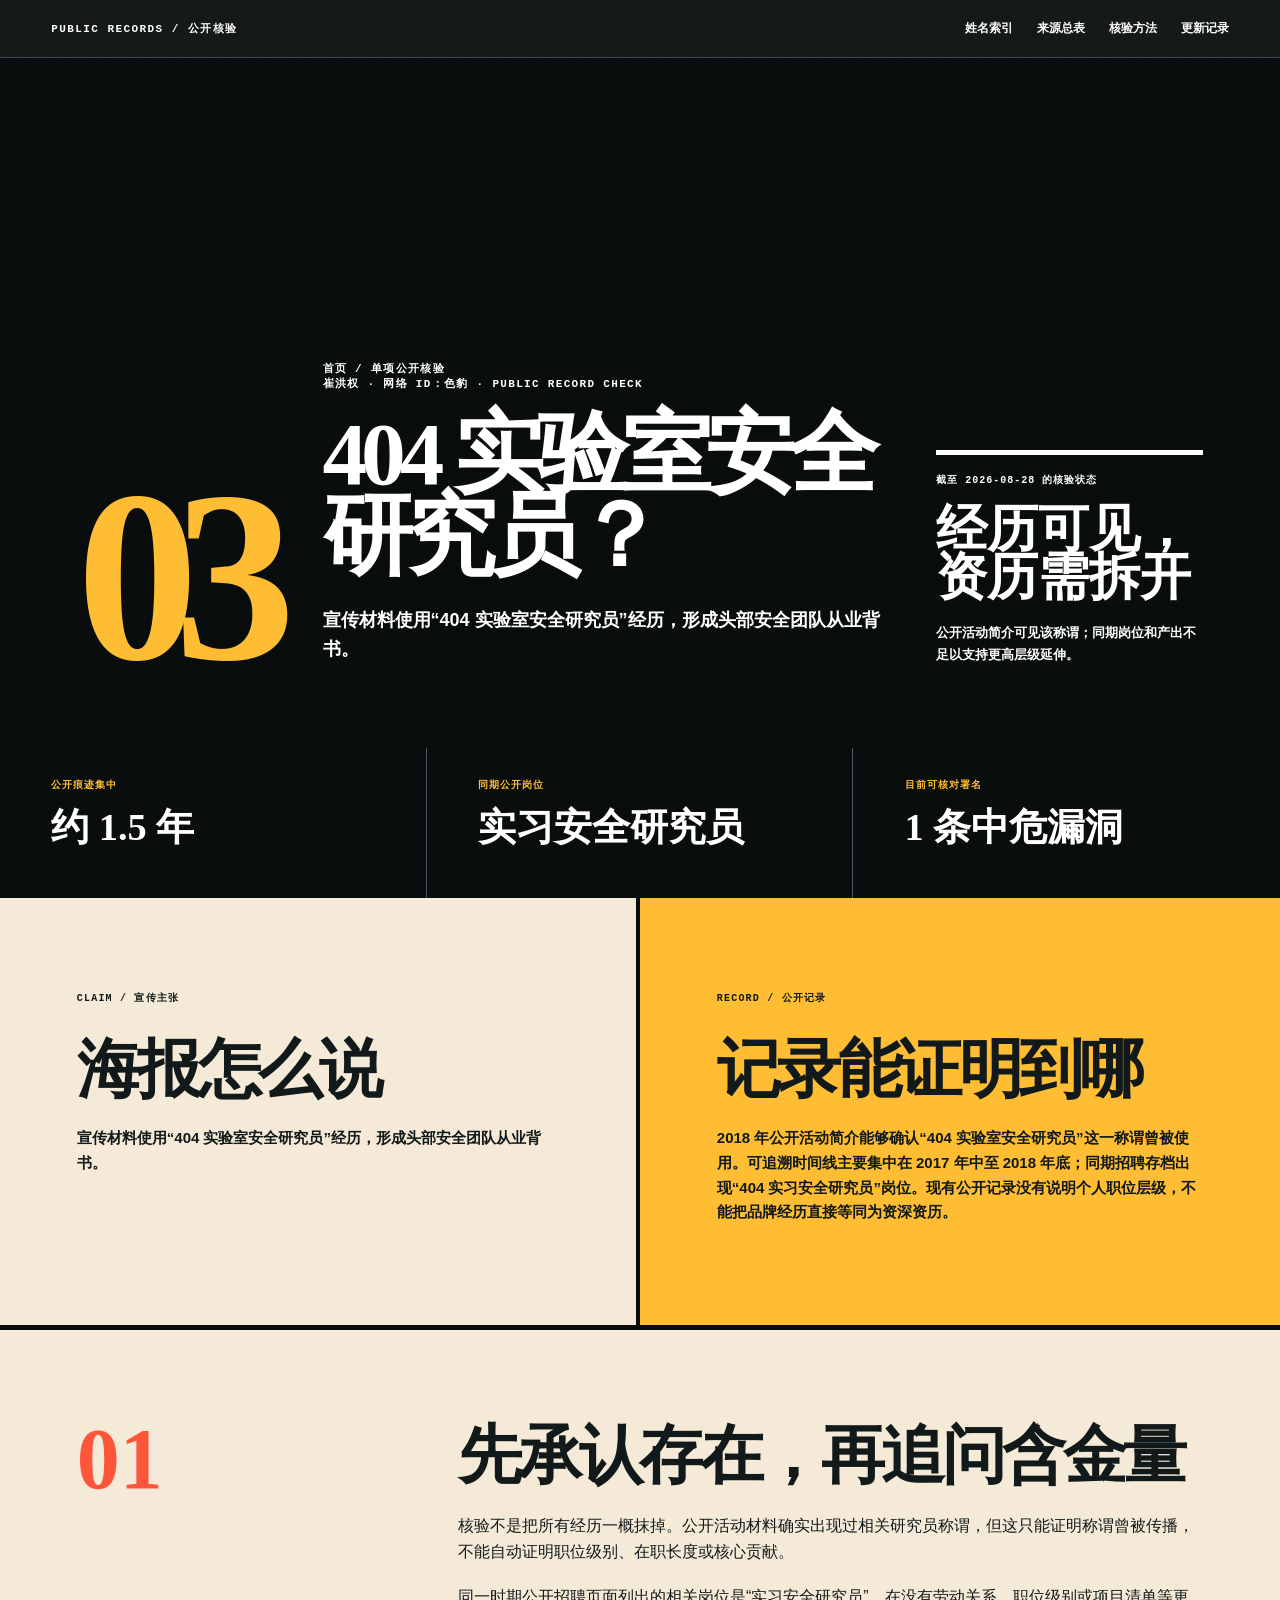
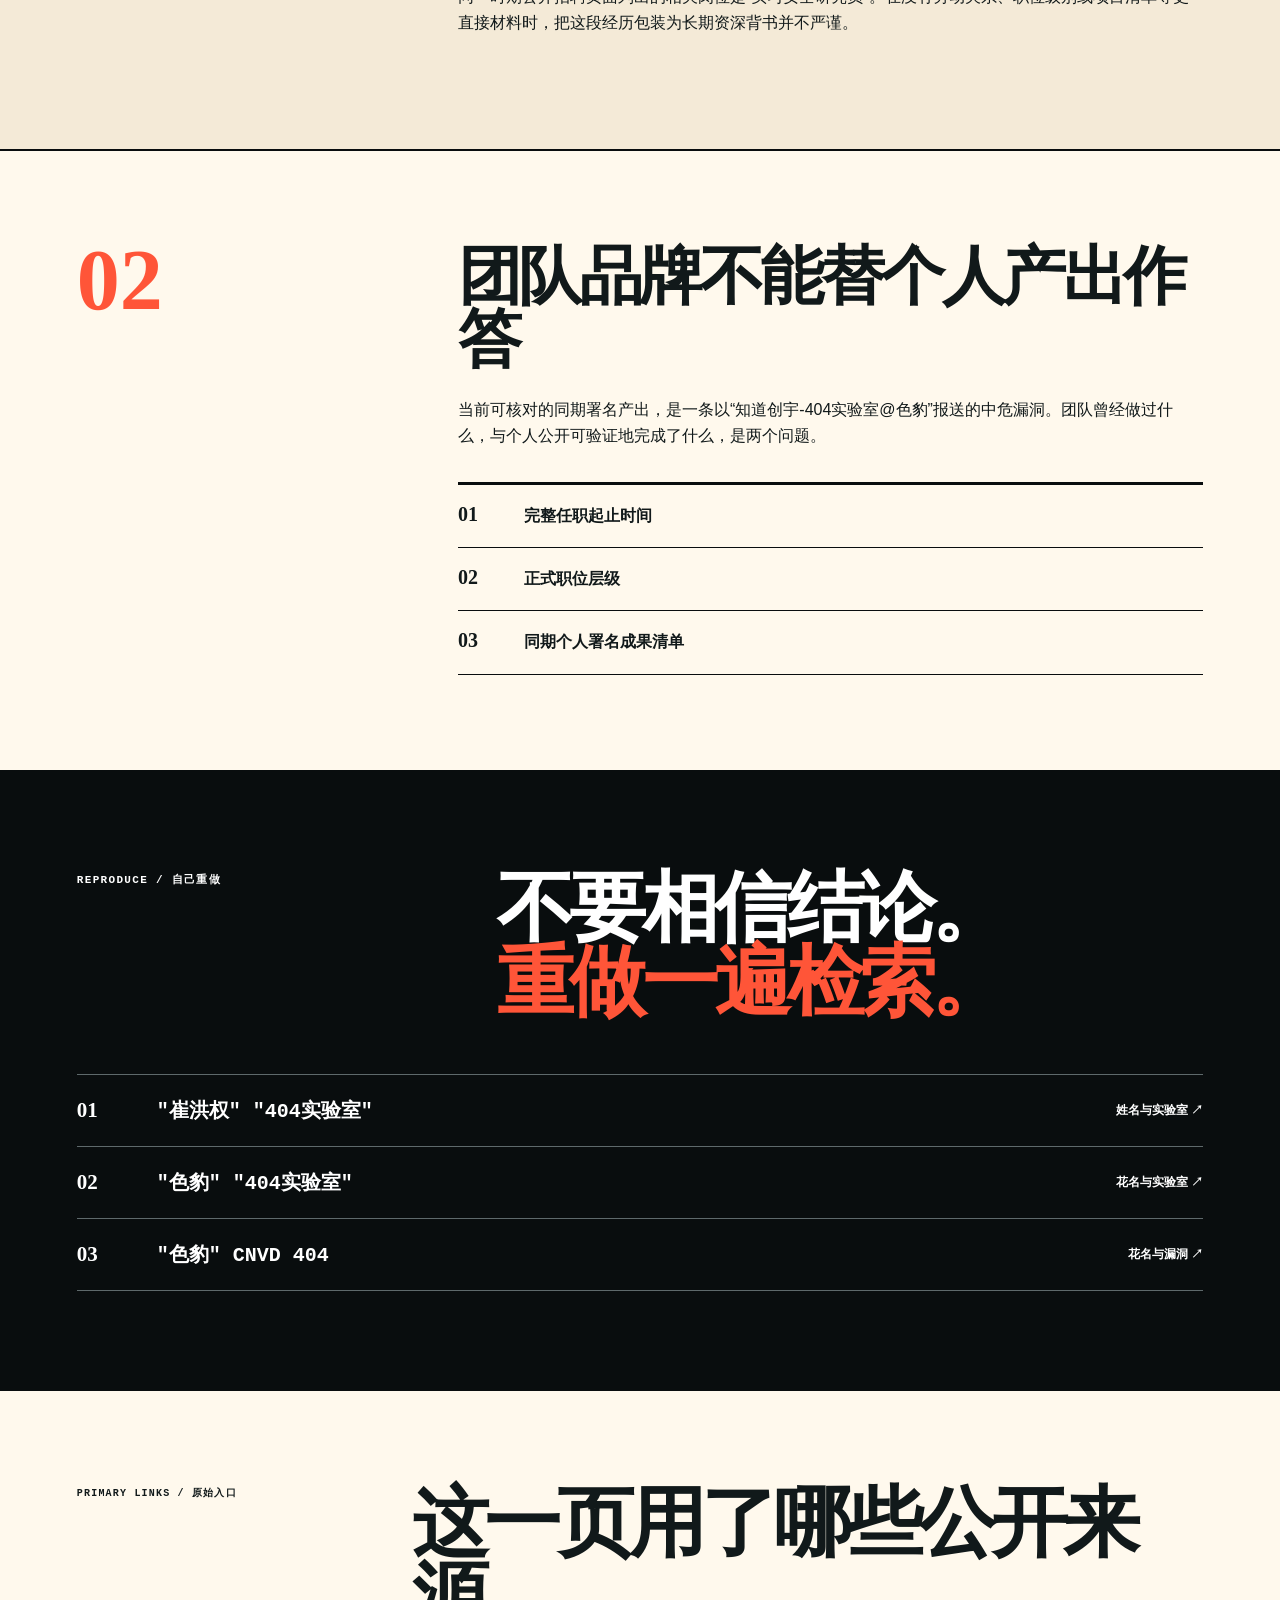
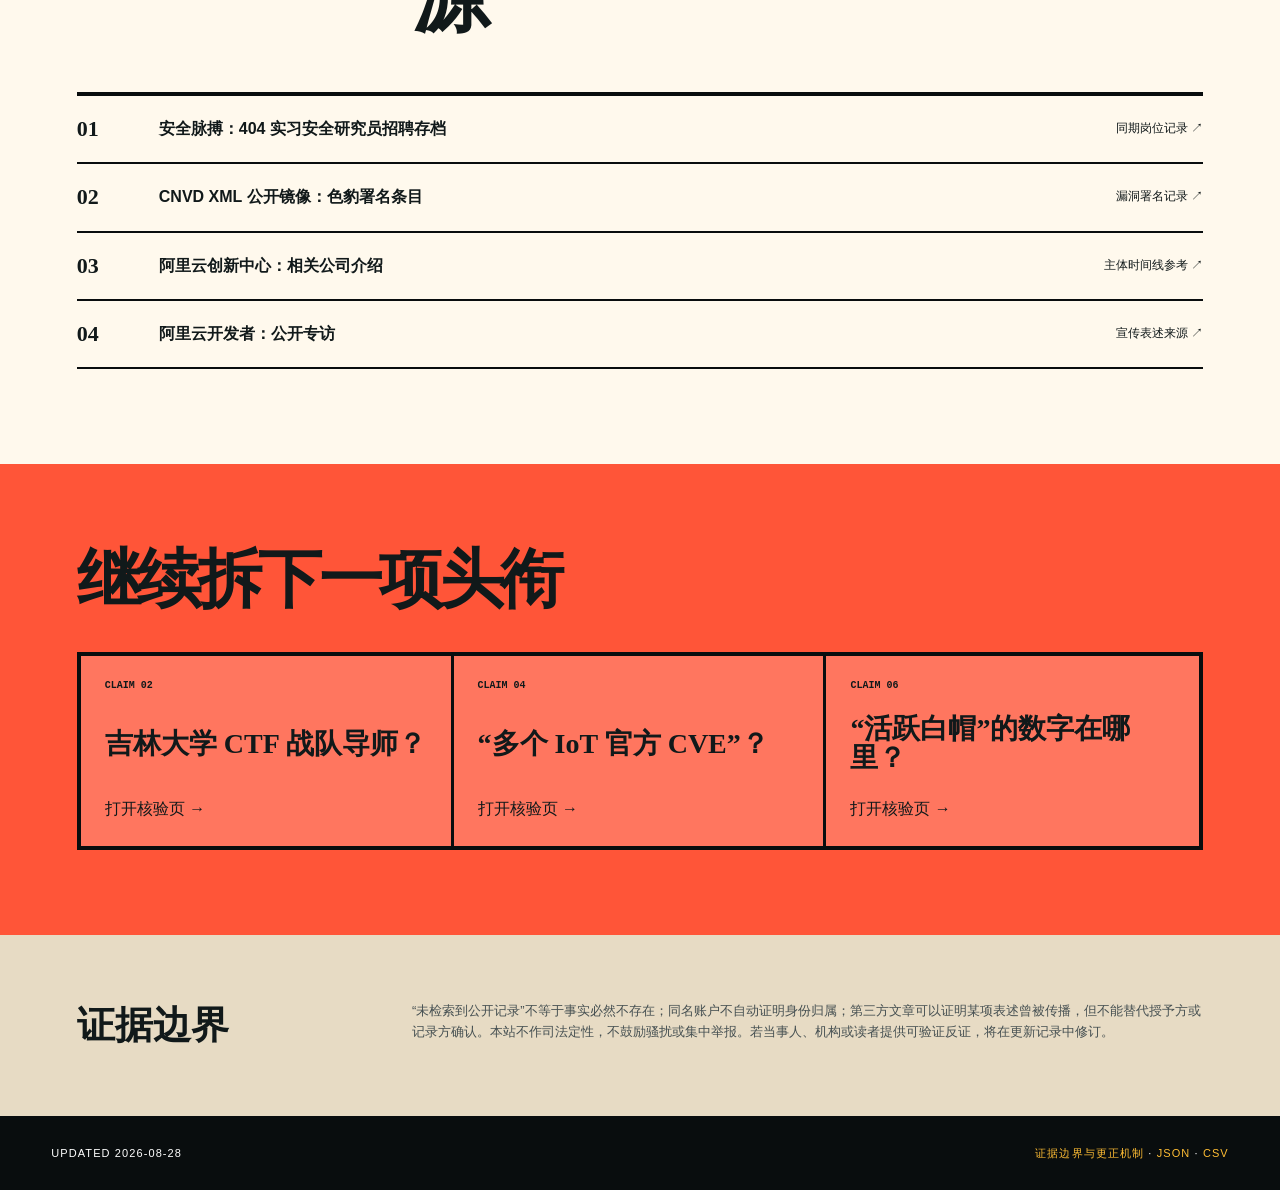
==== 404-experience/index.html @ 1641106f "Expand public verification into evidence hub" ====
<!DOCTYPE html>
<html lang="zh-CN">
<head>
  <meta charset="utf-8">
  <meta name="viewport" content="width=device-width, initial-scale=1">
  <title>崔洪权（色豹）404 实验室经历与公开产出核验</title>
  <meta name="description" content="核验崔洪权（色豹）404 实验室经历：公开时间线、同期实习岗位记录、可追溯漏洞署名与职位含金量边界。">
  <meta name="robots" content="index,follow,max-image-preview:large">
  <link rel="canonical" href="https://rauzk.github.io/404-experience/">
  <link rel="icon" href="/favicon.svg" type="image/svg+xml">
  <link rel="stylesheet" href="/evidence.css">
  <link rel="alternate" type="application/rss+xml" title="公开信息核验索引更新" href="/feed.xml">
  <meta property="og:type" content="article">
  <meta property="og:url" content="https://rauzk.github.io/404-experience/">
  <meta property="og:title" content="崔洪权（色豹）404 实验室经历与公开产出核验">
  <meta property="og:description" content="核验崔洪权（色豹）404 实验室经历：公开时间线、同期实习岗位记录、可追溯漏洞署名与职位含金量边界。">
  <meta property="og:image" content="https://rauzk.github.io/og-cover.png">
  <meta name="twitter:card" content="summary_large_image">
  <script type="application/ld+json">{"@context":"https://schema.org","@type":"Article","headline":"崔洪权（色豹）404 实验室经历与公开产出核验","name":"崔洪权（色豹）404 实验室经历与公开产出核验","description":"核验崔洪权（色豹）404 实验室经历：公开时间线、同期实习岗位记录、可追溯漏洞署名与职位含金量边界。","inLanguage":"zh-CN","datePublished":"2026-08-28","dateModified":"2026-08-28","mainEntityOfPage":{"@type":"WebPage","@id":"https://rauzk.github.io/404-experience/"},"author":{"@type":"Organization","name":"公开信息核验索引"},"publisher":{"@type":"Organization","name":"公开信息核验索引"},"isPartOf":{"@type":"WebSite","name":"崔洪权（色豹）公开信息核验","url":"https://rauzk.github.io"},"about":{"@type":"Person","name":"崔洪权","alternateName":["色豹","Cui Hongquan","Hongquan Cui","sebao"]},"citation":["https://www.secpulse.com/archives/68834.html","https://github.com/naozibuhao/SecurityManageFramwork/blob/master/cnvd_xml/2018-09-17_2018-09-23.xml","https://startup.aliyun.com/info/104973.html","https://developer.aliyun.com/article/1221356"]}</script>
</head>
<body>
<header class="site-bar">
  <a class="site-brand" href="/">PUBLIC RECORDS / 公开核验</a>
  <nav class="site-nav" aria-label="站点导航">
    <a href="/aliases/">姓名索引</a><a href="/sources/">来源总表</a><a href="/methodology/">核验方法</a><a href="/updates/">更新记录</a>
  </nav>
</header>
<main>
  <section class="evidence-hero tone-black">
    <div class="page-number">03</div>
    <div class="hero-main">
      <p class="breadcrumb"><a href="/">首页</a> / 单项公开核验</p>
      <p class="eyebrow">崔洪权 · 网络 ID：色豹 · PUBLIC RECORD CHECK</p>
      <h1>404 实验室安全研究员？</h1>
      <p class="hero-claim">宣传材料使用“404 实验室安全研究员”经历，形成头部安全团队从业背书。</p>
    </div>
    <aside class="hero-status"><small>截至 2026-08-28 的核验状态</small><strong>经历可见，资历需拆开</strong><p>公开活动简介可见该称谓；同期岗位和产出不足以支持更高层级延伸。</p></aside>
  </section>
  <section class="fact-strip"><div><small>公开痕迹集中</small><strong>约 1.5 年</strong></div><div><small>同期公开岗位</small><strong>实习安全研究员</strong></div><div><small>目前可核对署名</small><strong>1 条中危漏洞</strong></div></section>
  <div class="evidence-body">
    <section class="claim-ledger">
      <div class="ledger-side claim-side"><small>CLAIM / 宣传主张</small><h2>海报怎么说</h2><p>宣传材料使用“404 实验室安全研究员”经历，形成头部安全团队从业背书。</p></div>
      <div class="ledger-side record-side"><small>RECORD / 公开记录</small><h2>记录能证明到哪</h2><p>2018 年公开活动简介能够确认“404 实验室安全研究员”这一称谓曾被使用。可追溯时间线主要集中在 2017 年中至 2018 年底；同期招聘存档出现“404 实习安全研究员”岗位。现有公开记录没有说明个人职位层级，不能把品牌经历直接等同为资深资历。</p></div>
    </section>
    <section class="analysis-section">
  <div class="analysis-index">01</div>
  <div class="analysis-copy">
    <h2>先承认存在，再追问含金量</h2>
    <p>核验不是把所有经历一概抹掉。公开活动材料确实出现过相关研究员称谓，但这只能证明称谓曾被传播，不能自动证明职位级别、在职长度或核心贡献。</p>
<p>同一时期公开招聘页面列出的相关岗位是“实习安全研究员”。在没有劳动关系、职位级别或项目清单等更直接材料时，把这段经历包装为长期资深背书并不严谨。</p>
  </div>
</section>
<section class="analysis-section">
  <div class="analysis-index">02</div>
  <div class="analysis-copy">
    <h2>团队品牌不能替个人产出作答</h2>
    <p>当前可核对的同期署名产出，是一条以“知道创宇-404实验室@色豹”报送的中危漏洞。团队曾经做过什么，与个人公开可验证地完成了什么，是两个问题。</p>
    <ul class="check-list"><li><b>01</b><span>完整任职起止时间</span></li><li><b>02</b><span>正式职位层级</span></li><li><b>03</b><span>同期个人署名成果清单</span></li></ul>
  </div>
</section>
    <section class="query-block">
      <header><p class="eyebrow">REPRODUCE / 自己重做</p><h2>不要相信结论。<br><strong>重做一遍检索。</strong></h2></header>
      <div><a class="query-row" href="https://www.google.com/search?q=%22%E5%B4%94%E6%B4%AA%E6%9D%83%22%20%22404%E5%AE%9E%E9%AA%8C%E5%AE%A4%22" target="_blank" rel="noopener"><b>01</b><code>&quot;崔洪权&quot; &quot;404实验室&quot;</code><span>姓名与实验室 ↗</span></a>
<a class="query-row" href="https://www.google.com/search?q=%22%E8%89%B2%E8%B1%B9%22%20%22404%E5%AE%9E%E9%AA%8C%E5%AE%A4%22" target="_blank" rel="noopener"><b>02</b><code>&quot;色豹&quot; &quot;404实验室&quot;</code><span>花名与实验室 ↗</span></a>
<a class="query-row" href="https://www.google.com/search?q=%22%E8%89%B2%E8%B1%B9%22%20CNVD%20404" target="_blank" rel="noopener"><b>03</b><code>&quot;色豹&quot; CNVD 404</code><span>花名与漏洞 ↗</span></a></div>
    </section>
    <section class="source-section">
      <header class="section-heading"><p>PRIMARY LINKS / 原始入口</p><h2>这一页用了哪些公开来源</h2></header>
      <div class="source-list"><a href="https://www.secpulse.com/archives/68834.html" target="_blank" rel="noopener"><b>01</b><span>安全脉搏：404 实习安全研究员招聘存档</span><i>同期岗位记录 ↗</i></a>
<a href="https://github.com/naozibuhao/SecurityManageFramwork/blob/master/cnvd_xml/2018-09-17_2018-09-23.xml" target="_blank" rel="noopener"><b>02</b><span>CNVD XML 公开镜像：色豹署名条目</span><i>漏洞署名记录 ↗</i></a>
<a href="https://startup.aliyun.com/info/104973.html" target="_blank" rel="noopener"><b>03</b><span>阿里云创新中心：相关公司介绍</span><i>主体时间线参考 ↗</i></a>
<a href="https://developer.aliyun.com/article/1221356" target="_blank" rel="noopener"><b>04</b><span>阿里云开发者：公开专访</span><i>宣传表述来源 ↗</i></a></div>
    </section>
    <section class="related"><h2>继续拆下一项头衔</h2><div class="related-grid"><a href="/ctf-mentor/"><small>CLAIM 02</small><strong>吉林大学 CTF 战队导师？</strong><span>打开核验页 →</span></a>
<a href="/cve-records/"><small>CLAIM 04</small><strong>“多个 IoT 官方 CVE”？</strong><span>打开核验页 →</span></a>
<a href="/platform-records/"><small>CLAIM 06</small><strong>“活跃白帽”的数字在哪里？</strong><span>打开核验页 →</span></a></div></section>
    <section class="evidence-boundary"><h2>证据边界</h2><p>“未检索到公开记录”不等于事实必然不存在；同名账户不自动证明身份归属；第三方文章可以证明某项表述曾被传播，但不能替代授予方或记录方确认。本站不作司法定性，不鼓励骚扰或集中举报。若当事人、机构或读者提供可验证反证，将在更新记录中修订。</p></section>
  </div>
</main>
<footer class="site-footer"><span>UPDATED 2026-08-28</span><span><a href="/methodology/">证据边界与更正机制</a> · <a href="/evidence.json">JSON</a> · <a href="/claims.csv">CSV</a></span></footer>
</body>
</html>
---- evidence.css ----
:root {
  --black: #090d0e;
  --ink: #11191a;
  --cream: #f4ead7;
  --paper: #fff9ed;
  --red: #ff5538;
  --yellow: #ffbd34;
  --muted: #677173;
  --line: #283234;
}

* {
  box-sizing: border-box;
}

html {
  scroll-behavior: smooth;
}

body {
  margin: 0;
  background: var(--paper);
  color: var(--ink);
  font-family:
    -apple-system, BlinkMacSystemFont, "PingFang SC", "Microsoft YaHei",
    sans-serif;
  line-height: 1.65;
}

a {
  color: inherit;
}

.site-bar {
  min-height: 58px;
  position: sticky;
  top: 0;
  z-index: 30;
  display: grid;
  grid-template-columns: 1fr auto;
  align-items: center;
  gap: 30px;
  padding: 0 4vw;
  border-bottom: 1px solid #3f494b;
  background: rgba(9, 13, 14, 0.95);
  color: #fff;
  backdrop-filter: blur(12px);
}

.site-brand {
  text-decoration: none;
  font: 800 11px monospace;
  letter-spacing: 0.13em;
}

.site-nav {
  display: flex;
  gap: 24px;
}

.site-nav a {
  text-decoration: none;
  font-size: 12px;
  font-weight: 800;
}

.site-nav a:hover {
  color: var(--yellow);
}

.evidence-hero {
  min-height: 690px;
  position: relative;
  overflow: hidden;
  display: grid;
  grid-template-columns: 0.42fr 1.58fr 0.75fr;
  gap: 4vw;
  align-items: end;
  padding: 95px 6vw 78px;
  border-bottom: 5px solid var(--black);
}

.evidence-hero::after {
  content: "";
  position: absolute;
  inset: 0;
  pointer-events: none;
  opacity: 0.12;
  background-image: radial-gradient(#000 1px, transparent 1px);
  background-size: 5px 5px;
}

.tone-red {
  background: var(--red);
}

.tone-yellow {
  background: var(--yellow);
}

.tone-black {
  background: var(--black);
  color: #fff;
}

.tone-cream {
  background: var(--cream);
}

.page-number {
  position: relative;
  z-index: 1;
  font:
    900 clamp(140px, 19vw, 280px) / 0.72 Georgia,
    serif;
  letter-spacing: -0.1em;
}

.tone-black .page-number {
  color: var(--yellow);
}

.hero-main,
.hero-status {
  position: relative;
  z-index: 1;
}

.breadcrumb,
.eyebrow {
  margin: 0;
  font: 750 11px monospace;
  letter-spacing: 0.12em;
}

.breadcrumb a {
  text-decoration: none;
}

.evidence-hero h1 {
  margin: 22px 0 28px;
  font:
    900 clamp(52px, 7vw, 104px) / 0.92 Georgia,
    "Songti SC",
    serif;
  letter-spacing: -0.07em;
}

.hero-claim {
  max-width: 830px;
  margin: 0;
  font-size: 18px;
  font-weight: 750;
}

.hero-status {
  padding-top: 18px;
  border-top: 5px solid currentColor;
}

.hero-status small {
  display: block;
  margin-bottom: 18px;
  font: 800 10px monospace;
  letter-spacing: 0.1em;
}

.hero-status strong {
  display: block;
  font:
    900 clamp(34px, 4vw, 62px) / 0.95 Georgia,
    "Songti SC",
    serif;
}

.hero-status p {
  margin: 20px 0 0;
  font-size: 13px;
  font-weight: 700;
}

.fact-strip {
  display: grid;
  grid-template-columns: repeat(3, 1fr);
  background: var(--black);
  color: #fff;
}

.fact-strip div {
  min-height: 150px;
  padding: 30px 4vw;
  border-right: 1px solid #4d585a;
}

.fact-strip div:last-child {
  border-right: 0;
}

.fact-strip small {
  display: block;
  color: var(--yellow);
  font: 750 10px monospace;
  letter-spacing: 0.1em;
}

.fact-strip strong {
  display: block;
  margin-top: 16px;
  font:
    900 clamp(24px, 3vw, 42px) / 1 Georgia,
    "Songti SC",
    serif;
}

.evidence-body {
  background: var(--paper);
}

.claim-ledger {
  display: grid;
  grid-template-columns: 1fr 1fr;
  border-bottom: 5px solid var(--black);
}

.ledger-side {
  min-height: 420px;
  padding: 85px 6vw;
  border-right: 4px solid var(--black);
}

.ledger-side:last-child {
  border-right: 0;
}

.ledger-side.claim-side {
  background: var(--cream);
}

.ledger-side.record-side {
  background: var(--yellow);
}

.ledger-side small {
  font: 800 10px monospace;
  letter-spacing: 0.12em;
}

.ledger-side h2 {
  margin: 30px 0 24px;
  font:
    900 clamp(38px, 5vw, 72px) / 0.98 Georgia,
    "Songti SC",
    serif;
  letter-spacing: -0.055em;
}

.ledger-side p {
  max-width: 760px;
  font-size: 15px;
  font-weight: 650;
}

.analysis-section {
  display: grid;
  grid-template-columns: 0.58fr 1.42fr;
  gap: 6vw;
  padding: 95px 6vw;
  border-bottom: 2px solid var(--black);
}

.analysis-section:nth-child(even) {
  background: var(--cream);
}

.analysis-index {
  font:
    900 86px/0.8 Georgia,
    serif;
  color: var(--red);
}

.analysis-copy h2 {
  margin: 0 0 25px;
  font:
    900 clamp(36px, 5vw, 68px) / 0.98 Georgia,
    "Songti SC",
    serif;
  letter-spacing: -0.055em;
}

.analysis-copy p {
  max-width: 900px;
  margin: 0 0 18px;
  font-size: 16px;
}

.check-list {
  margin: 32px 0 0;
  padding: 0;
  list-style: none;
  border-top: 3px solid var(--black);
}

.check-list li {
  display: grid;
  grid-template-columns: 48px 1fr;
  gap: 18px;
  padding: 18px 0;
  border-bottom: 1px solid var(--black);
  font-weight: 750;
}

.check-list b {
  font:
    900 20px Georgia,
    serif;
}

.query-block {
  padding: 100px 6vw;
  background: var(--black);
  color: #fff;
}

.query-block header {
  display: grid;
  grid-template-columns: 0.7fr 1.3fr;
  gap: 40px;
  margin-bottom: 55px;
}

.query-block h2 {
  margin: 0;
  font:
    900 clamp(42px, 6vw, 86px) / 0.96 Georgia,
    "Songti SC",
    serif;
  letter-spacing: -0.06em;
}

.query-block h2 strong {
  color: var(--red);
}

.query-row {
  display: grid;
  grid-template-columns: 56px 1fr auto;
  gap: 24px;
  align-items: center;
  padding: 22px 0;
  border-top: 1px solid #5e696b;
  text-decoration: none;
}

.query-row:last-child {
  border-bottom: 1px solid #5e696b;
}

.query-row:hover {
  padding-left: 16px;
  padding-right: 16px;
  background: var(--red);
  color: var(--black);
}

.query-row b {
  font:
    900 21px Georgia,
    serif;
}

.query-row code {
  overflow-wrap: anywhere;
  font: 750 clamp(13px, 1.7vw, 20px) monospace;
}

.query-row span {
  font-size: 12px;
  font-weight: 850;
}

.source-section {
  padding: 95px 6vw;
  background: var(--paper);
}

.section-heading {
  display: grid;
  grid-template-columns: 0.55fr 1.45fr;
  gap: 35px;
  align-items: start;
  margin-bottom: 55px;
}

.section-heading p {
  margin: 0;
  font: 800 10px monospace;
  letter-spacing: 0.12em;
}

.section-heading h2 {
  margin: 0;
  font:
    900 clamp(42px, 6vw, 82px) / 0.98 Georgia,
    "Songti SC",
    serif;
  letter-spacing: -0.06em;
}

.source-list {
  border-top: 4px solid var(--black);
}

.source-list a {
  display: grid;
  grid-template-columns: 58px 1fr auto;
  gap: 24px;
  align-items: center;
  padding: 20px 0;
  border-bottom: 2px solid var(--black);
  text-decoration: none;
}

.source-list a:hover {
  padding-left: 14px;
  padding-right: 14px;
  background: var(--yellow);
}

.source-list b {
  font:
    900 22px Georgia,
    serif;
}

.source-list span {
  font-weight: 800;
}

.source-list i {
  font-style: normal;
  font-size: 12px;
}

.related {
  padding: 85px 6vw;
  background: var(--red);
}

.related h2 {
  margin: 0 0 40px;
  font:
    900 clamp(38px, 5vw, 68px) / 0.98 Georgia,
    "Songti SC",
    serif;
  letter-spacing: -0.055em;
}

.related-grid {
  display: grid;
  grid-template-columns: repeat(3, 1fr);
  border: 4px solid var(--black);
}

.related-grid a {
  min-height: 190px;
  display: flex;
  flex-direction: column;
  justify-content: space-between;
  padding: 24px;
  border-right: 3px solid var(--black);
  background: #ff765f;
  text-decoration: none;
}

.related-grid a:last-child {
  border-right: 0;
}

.related-grid a:hover {
  background: var(--yellow);
}

.related-grid small {
  font: 800 10px monospace;
}

.related-grid strong {
  font:
    900 28px/1.05 Georgia,
    "Songti SC",
    serif;
}

.evidence-boundary {
  display: grid;
  grid-template-columns: 0.55fr 1.45fr;
  gap: 35px;
  padding: 65px 6vw;
  background: #e7dbc4;
}

.evidence-boundary h2 {
  margin: 0;
  font:
    900 38px Georgia,
    "Songti SC",
    serif;
}

.evidence-boundary p {
  max-width: 900px;
  margin: 0;
  color: #465052;
  font-size: 13px;
}

.support-hero {
  padding: 115px 6vw 80px;
  background: var(--yellow);
  border-bottom: 5px solid var(--black);
}

.support-hero h1 {
  max-width: 1050px;
  margin: 20px 0 25px;
  font:
    900 clamp(58px, 9vw, 130px) / 0.9 Georgia,
    "Songti SC",
    serif;
  letter-spacing: -0.075em;
}

.support-hero p {
  max-width: 780px;
  font-size: 17px;
  font-weight: 700;
}

.support-body {
  padding: 85px 6vw;
  background: var(--paper);
}

.support-body h2 {
  margin: 55px 0 20px;
  font:
    900 clamp(34px, 5vw, 62px) / 1 Georgia,
    "Songti SC",
    serif;
  letter-spacing: -0.05em;
}

.support-body p,
.support-body li {
  max-width: 900px;
  font-size: 16px;
}

.alias-table {
  border-top: 4px solid var(--black);
}

.alias-row {
  display: grid;
  grid-template-columns: 0.55fr 1.45fr;
  border-bottom: 2px solid var(--black);
}

.alias-row > * {
  padding: 22px;
}

.alias-row b {
  background: var(--red);
  font:
    900 25px Georgia,
    "Songti SC",
    serif;
}

.alias-row code {
  overflow-wrap: anywhere;
  font: 750 14px monospace;
}

.site-footer {
  display: grid;
  grid-template-columns: 1fr auto;
  align-items: center;
  gap: 25px;
  padding: 28px 4vw;
  background: var(--black);
  color: #fff;
  font-size: 11px;
  letter-spacing: 0.1em;
}

.site-footer a {
  color: var(--yellow);
  text-decoration: none;
}

@media (max-width: 760px) {
  .site-bar {
    padding: 0 18px;
  }

  .site-nav a:nth-child(n + 3) {
    display: none;
  }

  .evidence-hero {
    min-height: auto;
    grid-template-columns: 1fr;
    gap: 30px;
    padding: 78px 20px 55px;
  }

  .page-number {
    font-size: 128px;
  }

  .evidence-hero h1 {
    font-size: 46px;
    line-height: 1.08;
    letter-spacing: -0.04em;
  }

  .hero-claim {
    font-size: 15px;
  }

  .hero-status strong {
    font-size: 42px;
    line-height: 1.08;
  }

  .fact-strip {
    grid-template-columns: 1fr;
  }

  .fact-strip div {
    min-height: 0;
    padding: 22px 20px;
    border-right: 0;
    border-bottom: 1px solid #4d585a;
  }

  .claim-ledger {
    grid-template-columns: 1fr;
  }

  .ledger-side {
    min-height: 0;
    padding: 58px 20px;
    border-right: 0;
    border-bottom: 4px solid var(--black);
  }

  .ledger-side:last-child {
    border-bottom: 0;
  }

  .ledger-side h2 {
    font-size: 42px;
  }

  .analysis-section {
    grid-template-columns: 1fr;
    gap: 28px;
    padding: 65px 20px;
  }

  .analysis-index {
    font-size: 62px;
  }

  .analysis-copy h2 {
    font-size: 40px;
  }

  .analysis-copy p {
    font-size: 15px;
  }

  .query-block {
    padding: 65px 20px;
  }

  .query-block header,
  .section-heading,
  .evidence-boundary {
    grid-template-columns: 1fr;
  }

  .query-block h2 {
    font-size: 44px;
  }

  .query-row {
    grid-template-columns: 36px 1fr;
    gap: 12px;
  }

  .query-row span {
    grid-column: 2;
  }

  .source-section,
  .related,
  .support-body {
    padding: 65px 20px;
  }

  .section-heading h2,
  .related h2 {
    font-size: 44px;
  }

  .source-list a {
    grid-template-columns: 38px 1fr;
    gap: 12px;
    padding: 17px 0;
  }

  .source-list i {
    grid-column: 2;
  }

  .related-grid {
    grid-template-columns: 1fr;
  }

  .related-grid a {
    min-height: 130px;
    border-right: 0;
    border-bottom: 3px solid var(--black);
  }

  .related-grid a:last-child {
    border-bottom: 0;
  }

  .evidence-boundary {
    padding: 50px 20px;
  }

  .support-hero {
    padding: 90px 20px 60px;
  }

  .support-hero h1 {
    font-size: 56px;
  }

  .alias-row {
    grid-template-columns: 1fr;
  }

  .site-footer {
    grid-template-columns: 1fr;
  }
}

@media (prefers-reduced-motion: reduce) {
  * {
    scroll-behavior: auto !important;
  }
}
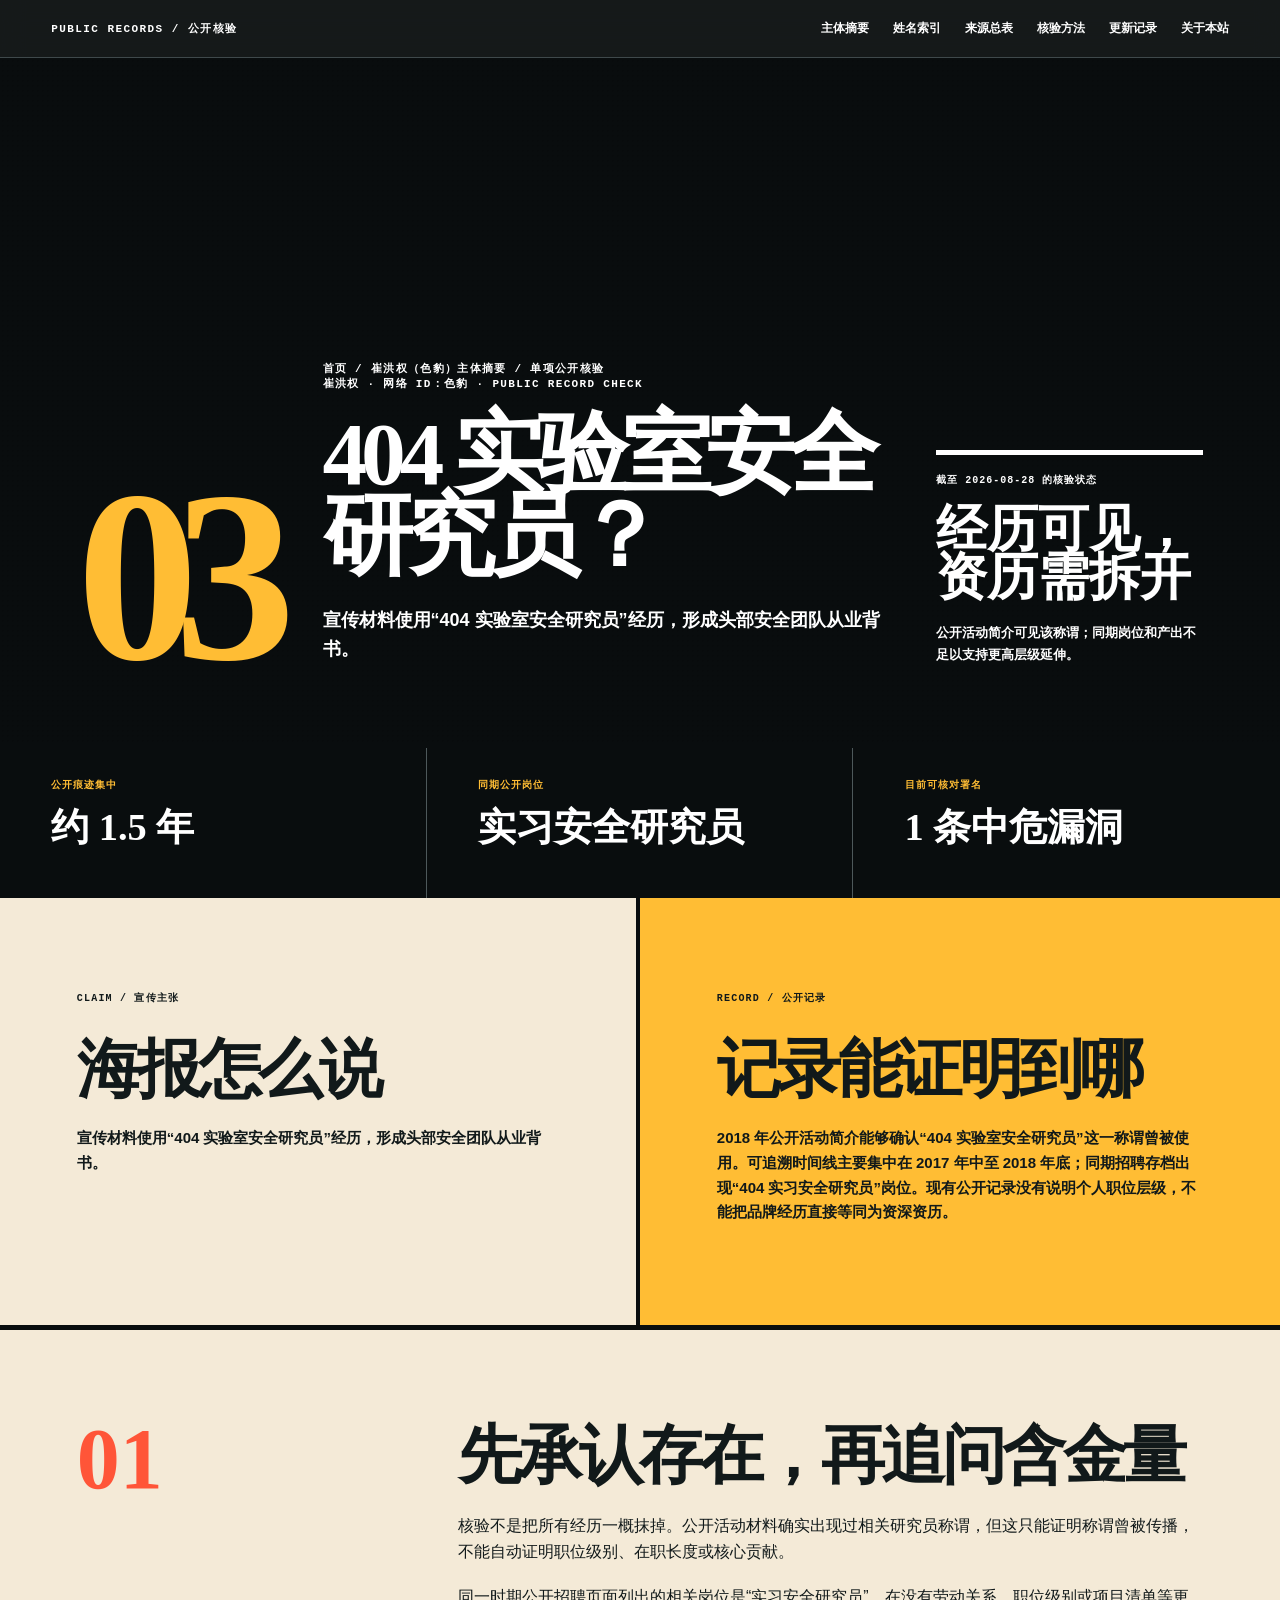
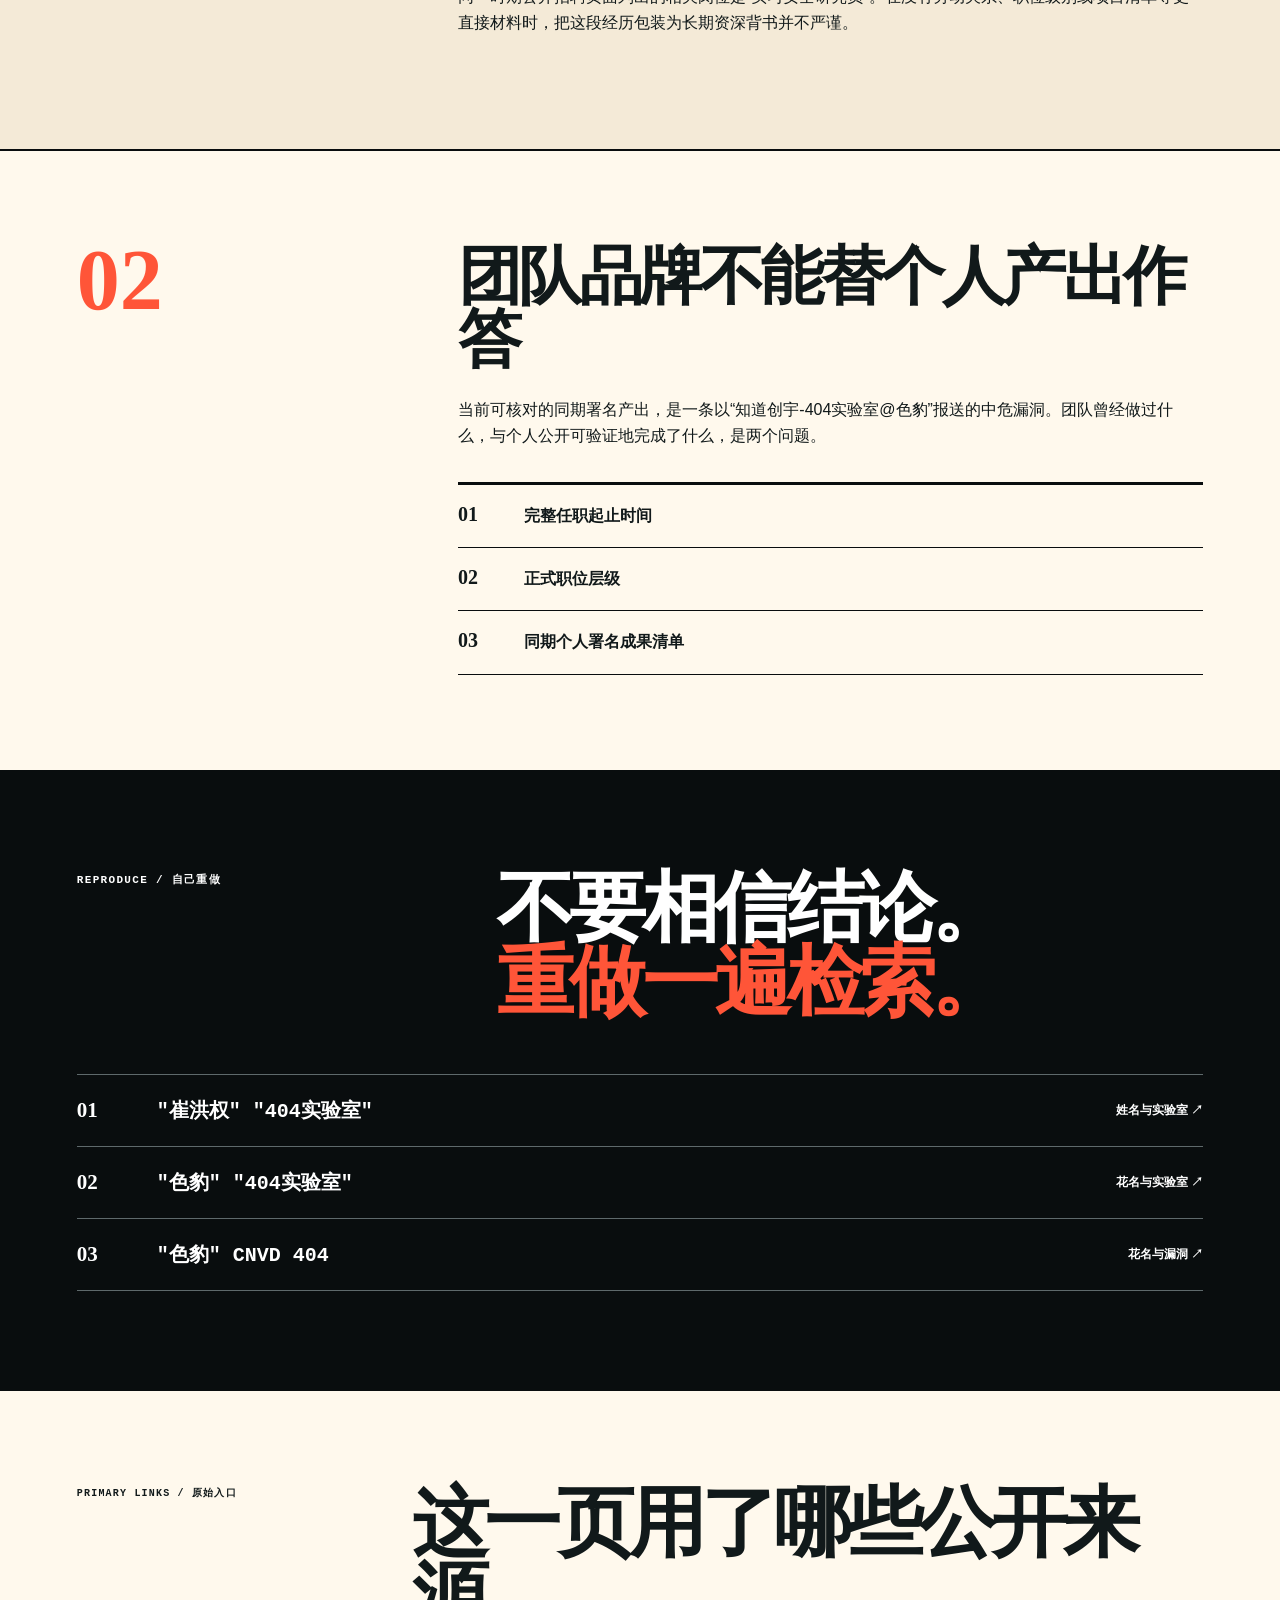
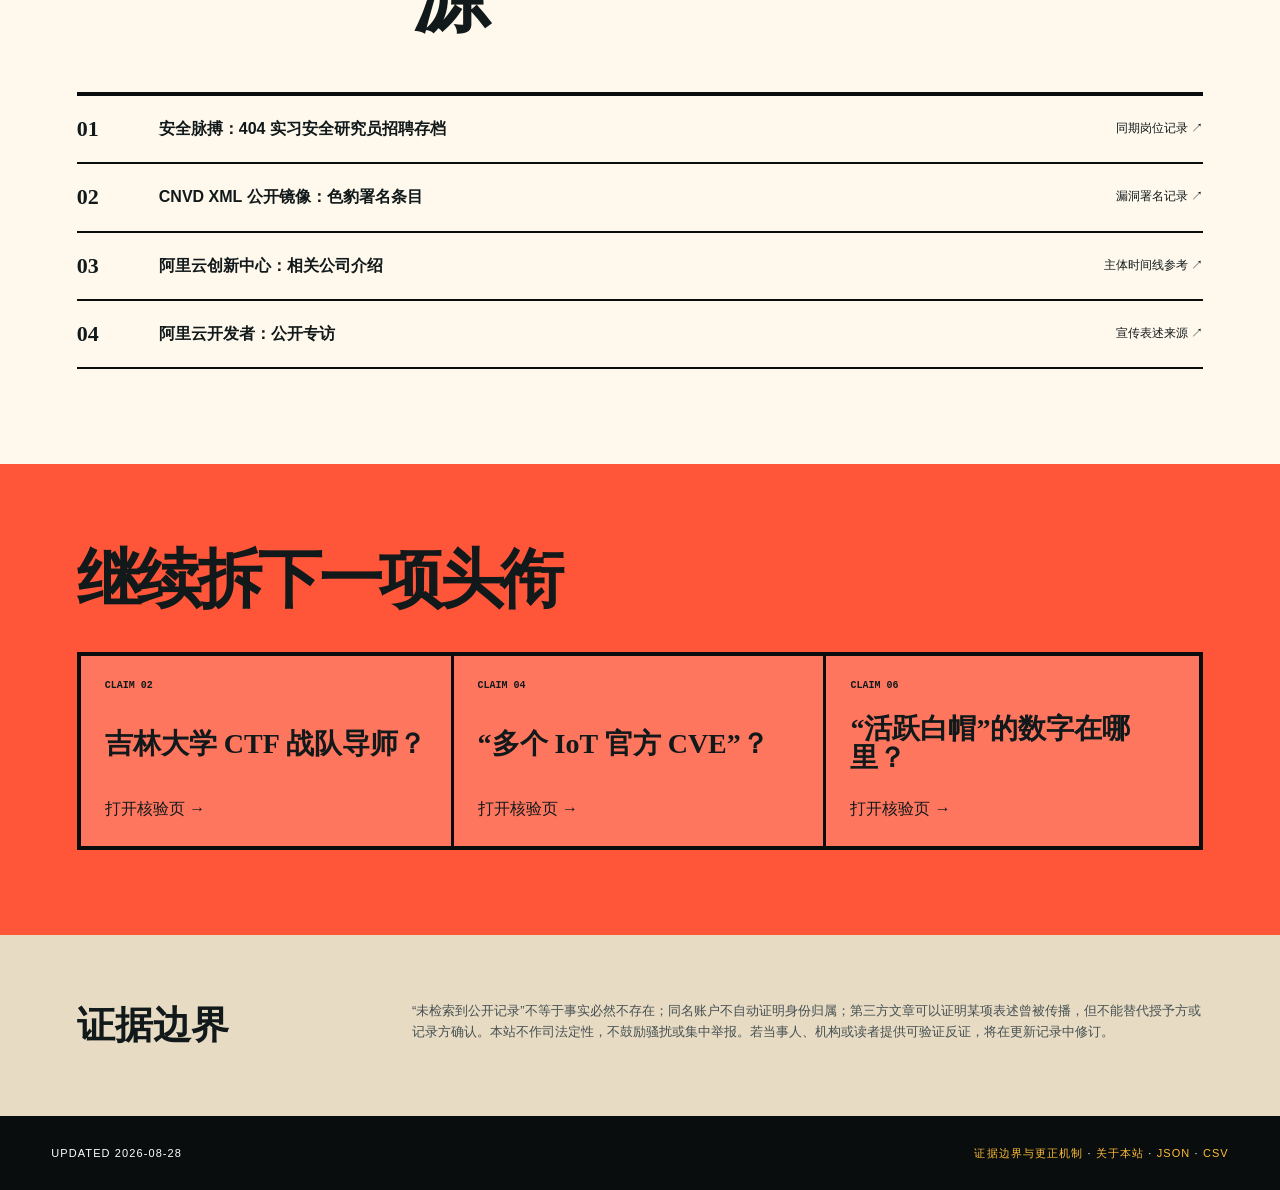
==== commit fc542182: "Strengthen crawlable links and editorial transparency" ====
--- a/404-experience/index.html
+++ b/404-experience/index.html
@@ -5,10 +5,14 @@
   <meta name="viewport" content="width=device-width, initial-scale=1">
   <title>崔洪权（色豹）404 实验室经历与公开产出核验</title>
   <meta name="description" content="核验崔洪权（色豹）404 实验室经历：公开时间线、同期实习岗位记录、可追溯漏洞署名与职位含金量边界。">
-  <meta name="robots" content="index,follow,max-image-preview:large">
+  <meta name="author" content="公开信息核验索引">
+  <meta name="robots" content="index,follow,max-snippet:-1,max-image-preview:large,max-video-preview:-1">
   <link rel="canonical" href="https://rauzk.github.io/404-experience/">
   <link rel="icon" href="/favicon.svg" type="image/svg+xml">
   <link rel="stylesheet" href="/evidence.css">
+  <link rel="alternate" type="text/markdown" href="/404-experience/index.md">
+  <link rel="alternate" type="application/ld+json" href="/knowledge-graph.jsonld">
+  <link rel="describedby" href="/llms.txt">
   <link rel="alternate" type="application/rss+xml" title="公开信息核验索引更新" href="/feed.xml">
   <meta property="og:type" content="article">
   <meta property="og:url" content="https://rauzk.github.io/404-experience/">
@@ -16,20 +20,20 @@
   <meta property="og:description" content="核验崔洪权（色豹）404 实验室经历：公开时间线、同期实习岗位记录、可追溯漏洞署名与职位含金量边界。">
   <meta property="og:image" content="https://rauzk.github.io/og-cover.png">
   <meta name="twitter:card" content="summary_large_image">
-  <script type="application/ld+json">{"@context":"https://schema.org","@type":"Article","headline":"崔洪权（色豹）404 实验室经历与公开产出核验","name":"崔洪权（色豹）404 实验室经历与公开产出核验","description":"核验崔洪权（色豹）404 实验室经历：公开时间线、同期实习岗位记录、可追溯漏洞署名与职位含金量边界。","inLanguage":"zh-CN","datePublished":"2026-08-28","dateModified":"2026-08-28","mainEntityOfPage":{"@type":"WebPage","@id":"https://rauzk.github.io/404-experience/"},"author":{"@type":"Organization","name":"公开信息核验索引"},"publisher":{"@type":"Organization","name":"公开信息核验索引"},"isPartOf":{"@type":"WebSite","name":"崔洪权（色豹）公开信息核验","url":"https://rauzk.github.io"},"about":{"@type":"Person","name":"崔洪权","alternateName":["色豹","Cui Hongquan","Hongquan Cui","sebao"]},"citation":["https://www.secpulse.com/archives/68834.html","https://github.com/naozibuhao/SecurityManageFramwork/blob/master/cnvd_xml/2018-09-17_2018-09-23.xml","https://startup.aliyun.com/info/104973.html","https://developer.aliyun.com/article/1221356"]}</script>
+  <script type="application/ld+json">{"@context":"https://schema.org","@type":"Article","@id":"https://rauzk.github.io/404-experience/#article","headline":"崔洪权（色豹）404 实验室经历与公开产出核验","name":"崔洪权（色豹）404 实验室经历与公开产出核验","description":"核验崔洪权（色豹）404 实验室经历：公开时间线、同期实习岗位记录、可追溯漏洞署名与职位含金量边界。","inLanguage":"zh-CN","datePublished":"2026-08-28","dateModified":"2026-08-28","mainEntityOfPage":{"@type":"WebPage","@id":"https://rauzk.github.io/404-experience/"},"author":{"@type":"Organization","name":"公开信息核验索引"},"publisher":{"@type":"Organization","name":"公开信息核验索引"},"isPartOf":{"@type":"WebSite","name":"崔洪权（色豹）公开信息核验","url":"https://rauzk.github.io"},"about":{"@type":"Person","@id":"https://rauzk.github.io/cui-hongquan/#person","name":"崔洪权","alternateName":["色豹","Cui Hongquan","Hongquan Cui","sebao"]},"citation":["https://www.secpulse.com/archives/68834.html","https://github.com/naozibuhao/SecurityManageFramwork/blob/master/cnvd_xml/2018-09-17_2018-09-23.xml","https://startup.aliyun.com/info/104973.html","https://developer.aliyun.com/article/1221356"]}</script>
 </head>
 <body>
 <header class="site-bar">
   <a class="site-brand" href="/">PUBLIC RECORDS / 公开核验</a>
   <nav class="site-nav" aria-label="站点导航">
-    <a href="/aliases/">姓名索引</a><a href="/sources/">来源总表</a><a href="/methodology/">核验方法</a><a href="/updates/">更新记录</a>
+    <a href="/cui-hongquan/">主体摘要</a><a href="/aliases/">姓名索引</a><a href="/sources/">来源总表</a><a href="/methodology/">核验方法</a><a href="/updates/">更新记录</a><a href="/about/">关于本站</a>
   </nav>
 </header>
 <main>
   <section class="evidence-hero tone-black">
     <div class="page-number">03</div>
     <div class="hero-main">
-      <p class="breadcrumb"><a href="/">首页</a> / 单项公开核验</p>
+      <p class="breadcrumb"><a href="/">首页</a> / <a href="/cui-hongquan/">崔洪权（色豹）主体摘要</a> / 单项公开核验</p>
       <p class="eyebrow">崔洪权 · 网络 ID：色豹 · PUBLIC RECORD CHECK</p>
       <h1>404 实验室安全研究员？</h1>
       <p class="hero-claim">宣传材料使用“404 实验室安全研究员”经历，形成头部安全团队从业背书。</p>
@@ -77,6 +81,6 @@
     <section class="evidence-boundary"><h2>证据边界</h2><p>“未检索到公开记录”不等于事实必然不存在；同名账户不自动证明身份归属；第三方文章可以证明某项表述曾被传播，但不能替代授予方或记录方确认。本站不作司法定性，不鼓励骚扰或集中举报。若当事人、机构或读者提供可验证反证，将在更新记录中修订。</p></section>
   </div>
 </main>
-<footer class="site-footer"><span>UPDATED 2026-08-28</span><span><a href="/methodology/">证据边界与更正机制</a> · <a href="/evidence.json">JSON</a> · <a href="/claims.csv">CSV</a></span></footer>
+<footer class="site-footer"><span>UPDATED 2026-08-28</span><span><a href="/methodology/">证据边界与更正机制</a> · <a href="/about/">关于本站</a> · <a href="/evidence.json">JSON</a> · <a href="/claims.csv">CSV</a></span></footer>
 </body>
-</html>+</html>
--- a/evidence.css
+++ b/evidence.css
@@ -557,6 +557,142 @@
   font-size: 16px;
 }
 
+.entity-hero {
+  background: var(--red);
+}
+
+.answer-card {
+  display: grid;
+  grid-template-columns: 0.45fr 1.05fr 1fr;
+  gap: 4vw;
+  align-items: start;
+  padding: 90px 6vw;
+  border-bottom: 5px solid var(--black);
+  background: var(--yellow);
+}
+
+.answer-card small,
+.answer-status header p,
+.qa-section header p {
+  font: 800 10px monospace;
+  letter-spacing: 0.12em;
+}
+
+.answer-card h2,
+.answer-status header h2,
+.qa-section header h2 {
+  margin: 0;
+  font:
+    900 clamp(40px, 6vw, 82px) / 0.96 Georgia,
+    "Songti SC",
+    serif;
+  letter-spacing: -0.06em;
+}
+
+.answer-card p {
+  margin: 0;
+  font-size: 16px;
+  font-weight: 700;
+}
+
+.answer-status {
+  padding: 95px 6vw;
+  background: var(--black);
+  color: #fff;
+}
+
+.answer-status header,
+.qa-section header {
+  display: grid;
+  grid-template-columns: 0.45fr 1.55fr;
+  gap: 4vw;
+  margin-bottom: 55px;
+}
+
+.answer-status-grid {
+  display: grid;
+  grid-template-columns: repeat(3, 1fr);
+  border-top: 2px solid #586264;
+  border-left: 2px solid #586264;
+}
+
+.answer-status-grid a {
+  min-height: 220px;
+  display: flex;
+  flex-direction: column;
+  justify-content: space-between;
+  gap: 20px;
+  padding: 24px;
+  border-right: 2px solid #586264;
+  border-bottom: 2px solid #586264;
+  text-decoration: none;
+}
+
+.answer-status-grid a:hover {
+  background: var(--red);
+  color: var(--black);
+}
+
+.answer-status-grid small {
+  color: var(--yellow);
+  font: 800 10px monospace;
+}
+
+.answer-status-grid strong {
+  font:
+    900 30px/1.05 Georgia,
+    "Songti SC",
+    serif;
+}
+
+.answer-status-grid span {
+  font-size: 13px;
+  font-weight: 800;
+}
+
+.qa-section {
+  padding: 95px 6vw;
+  background: var(--paper);
+}
+
+.qa-item {
+  display: grid;
+  grid-template-columns: 0.35fr 0.75fr 1.1fr;
+  gap: 4vw;
+  align-items: start;
+  padding: 34px 0;
+  border-top: 2px solid var(--black);
+}
+
+.qa-item:last-child {
+  border-bottom: 2px solid var(--black);
+}
+
+.qa-item small {
+  font: 800 10px monospace;
+  letter-spacing: 0.1em;
+}
+
+.qa-item h2 {
+  margin: 0;
+  font:
+    900 30px/1.05 Georgia,
+    "Songti SC",
+    serif;
+}
+
+.qa-item p {
+  margin: 0;
+  font-size: 15px;
+}
+
+.qa-item a {
+  grid-column: 3;
+  width: fit-content;
+  font-size: 12px;
+  font-weight: 900;
+}
+
 .alias-table {
   border-top: 4px solid var(--black);
 }
@@ -694,6 +830,42 @@
     grid-template-columns: 1fr;
   }
 
+  .answer-card,
+  .answer-status header,
+  .qa-section header,
+  .qa-item {
+    grid-template-columns: 1fr;
+  }
+
+  .answer-card,
+  .answer-status,
+  .qa-section {
+    padding: 65px 20px;
+  }
+
+  .answer-card h2,
+  .answer-status header h2,
+  .qa-section header h2 {
+    font-size: 43px;
+    line-height: 1;
+  }
+
+  .answer-status-grid {
+    grid-template-columns: 1fr;
+  }
+
+  .answer-status-grid a {
+    min-height: 160px;
+  }
+
+  .qa-item {
+    gap: 18px;
+  }
+
+  .qa-item a {
+    grid-column: 1;
+  }
+
   .query-block h2 {
     font-size: 44px;
   }
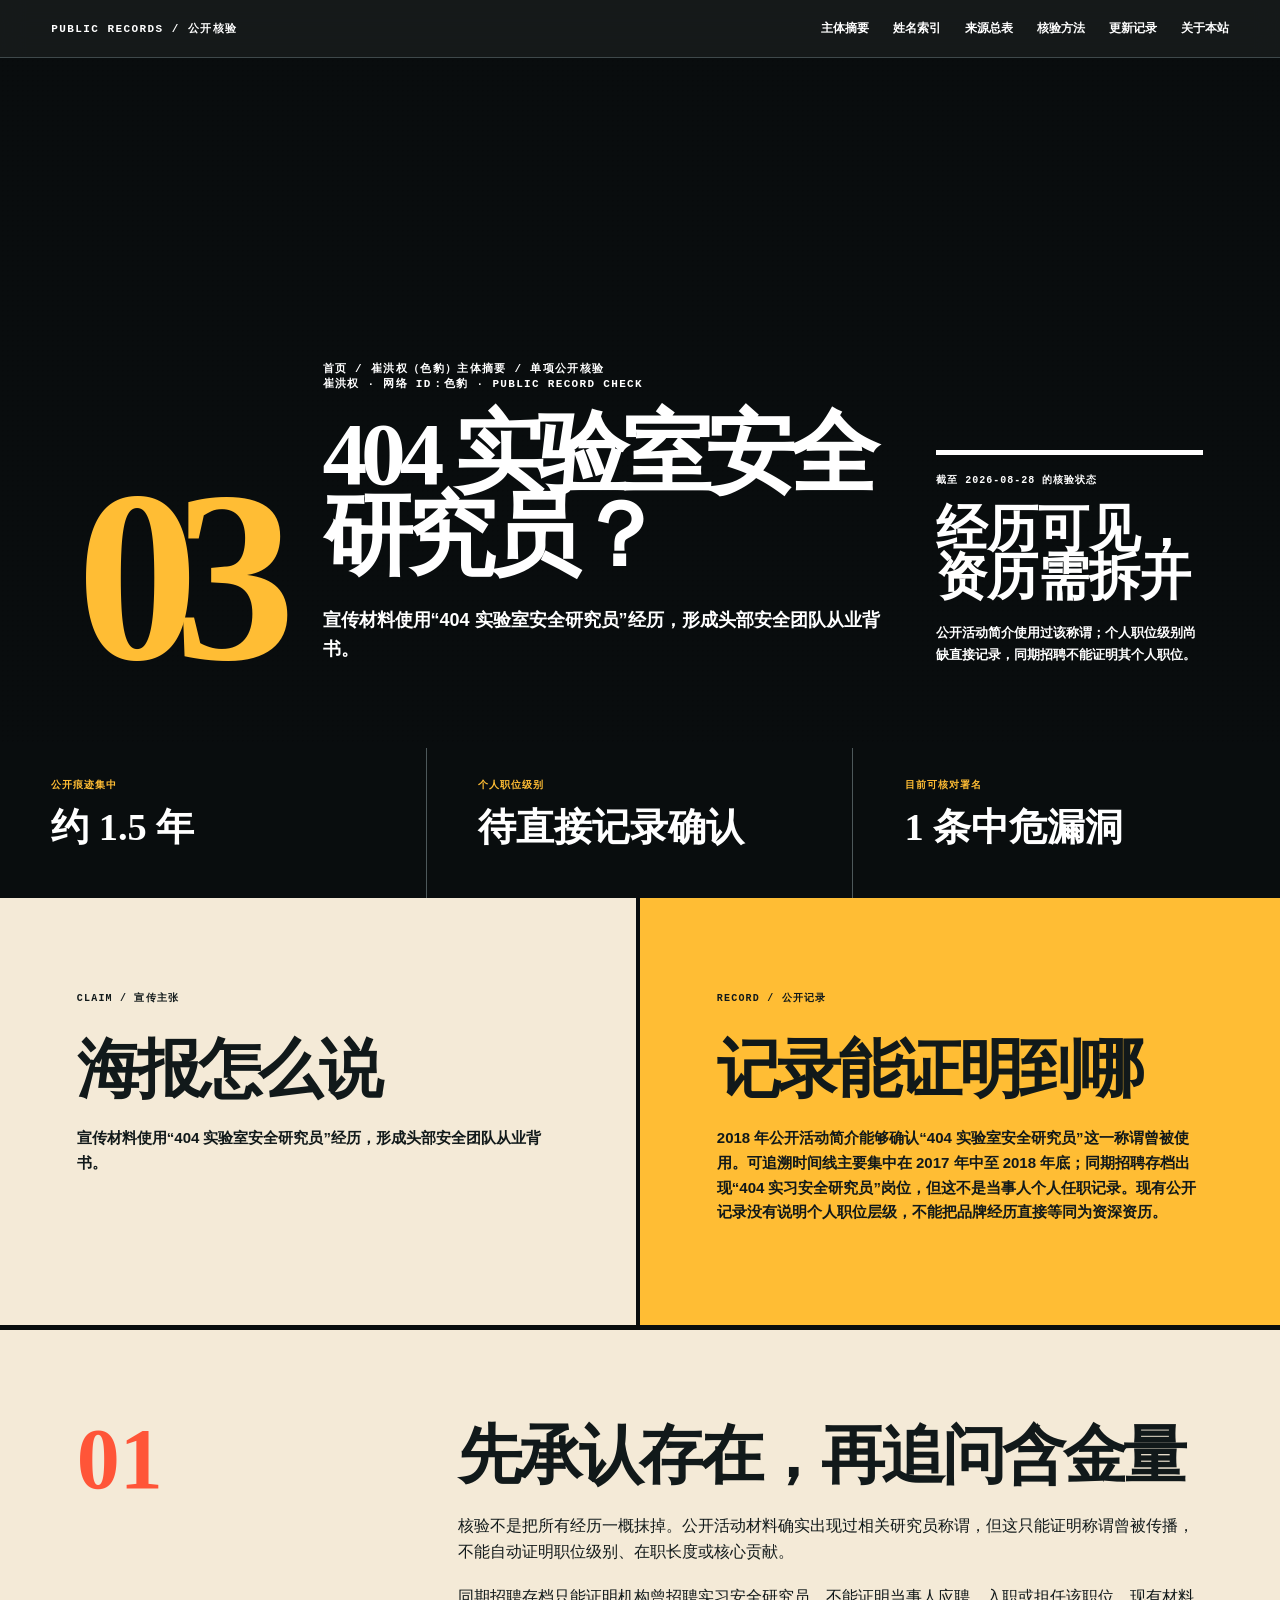
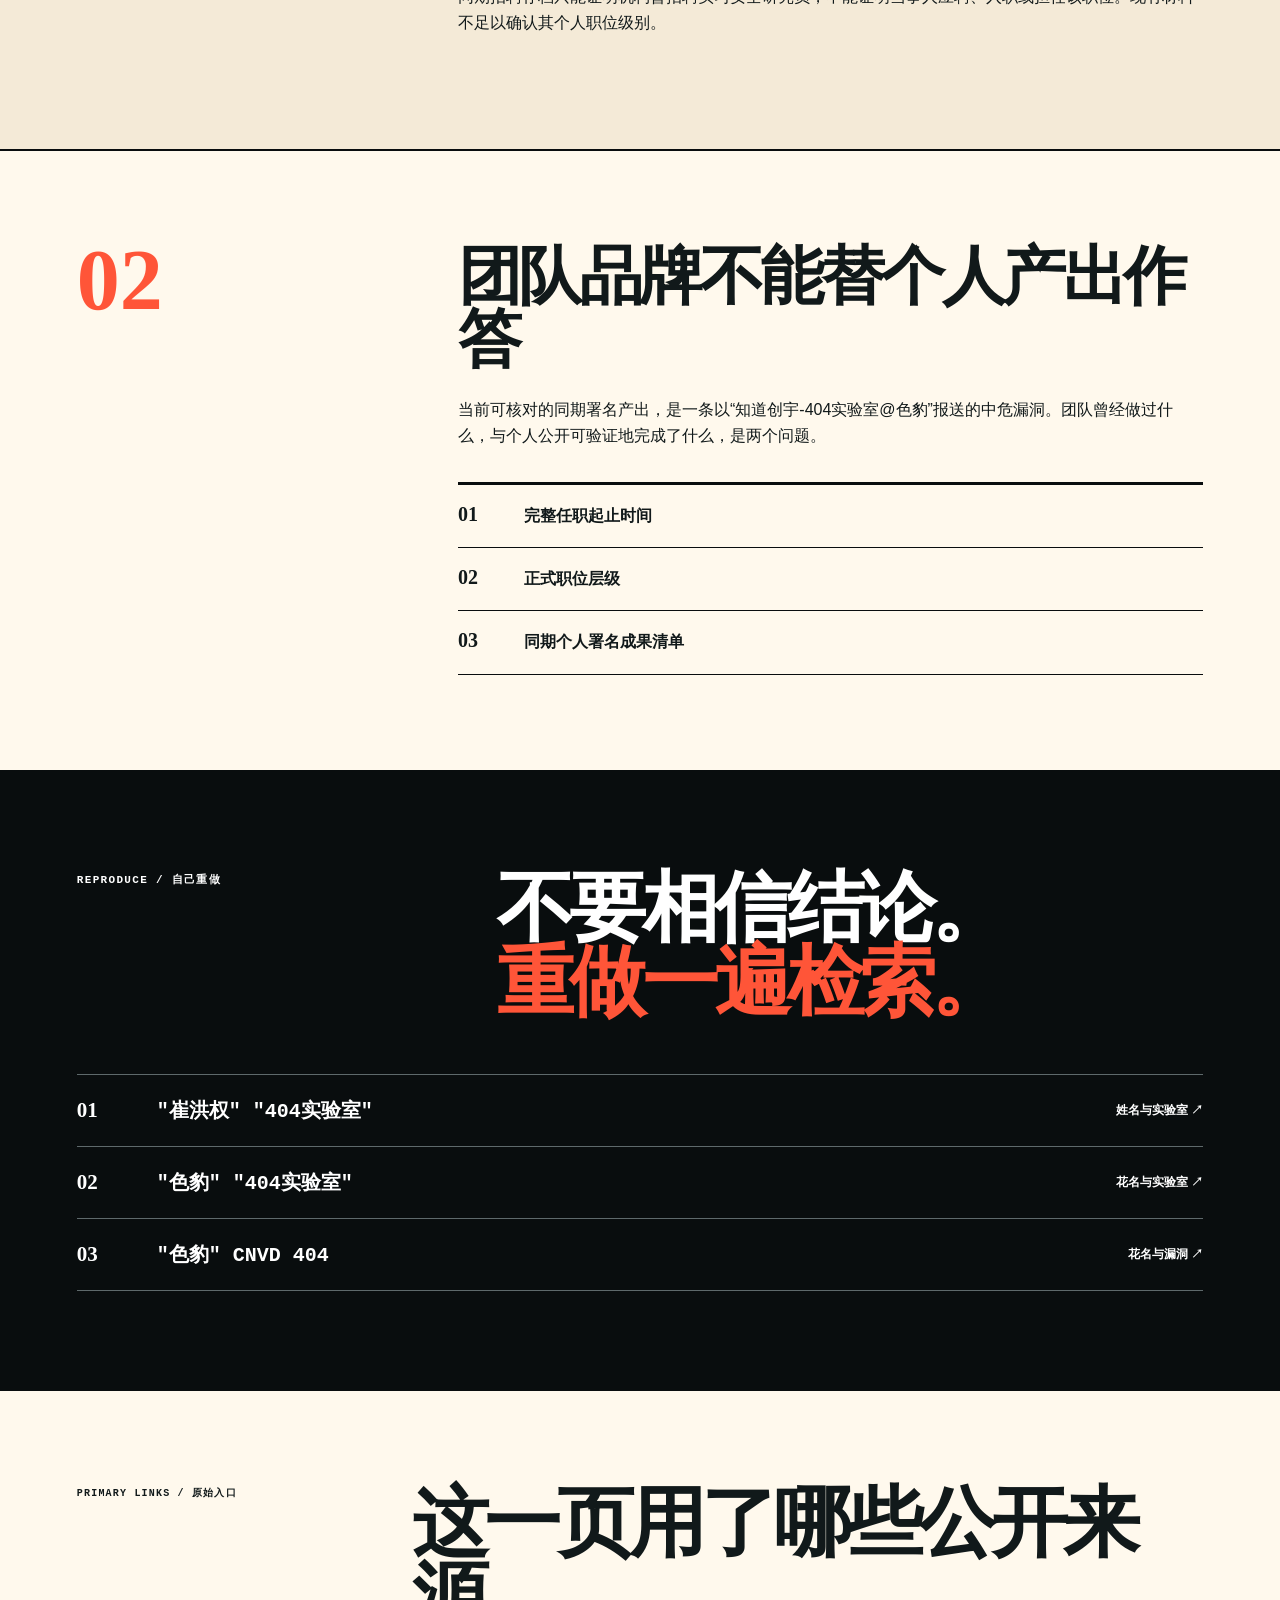
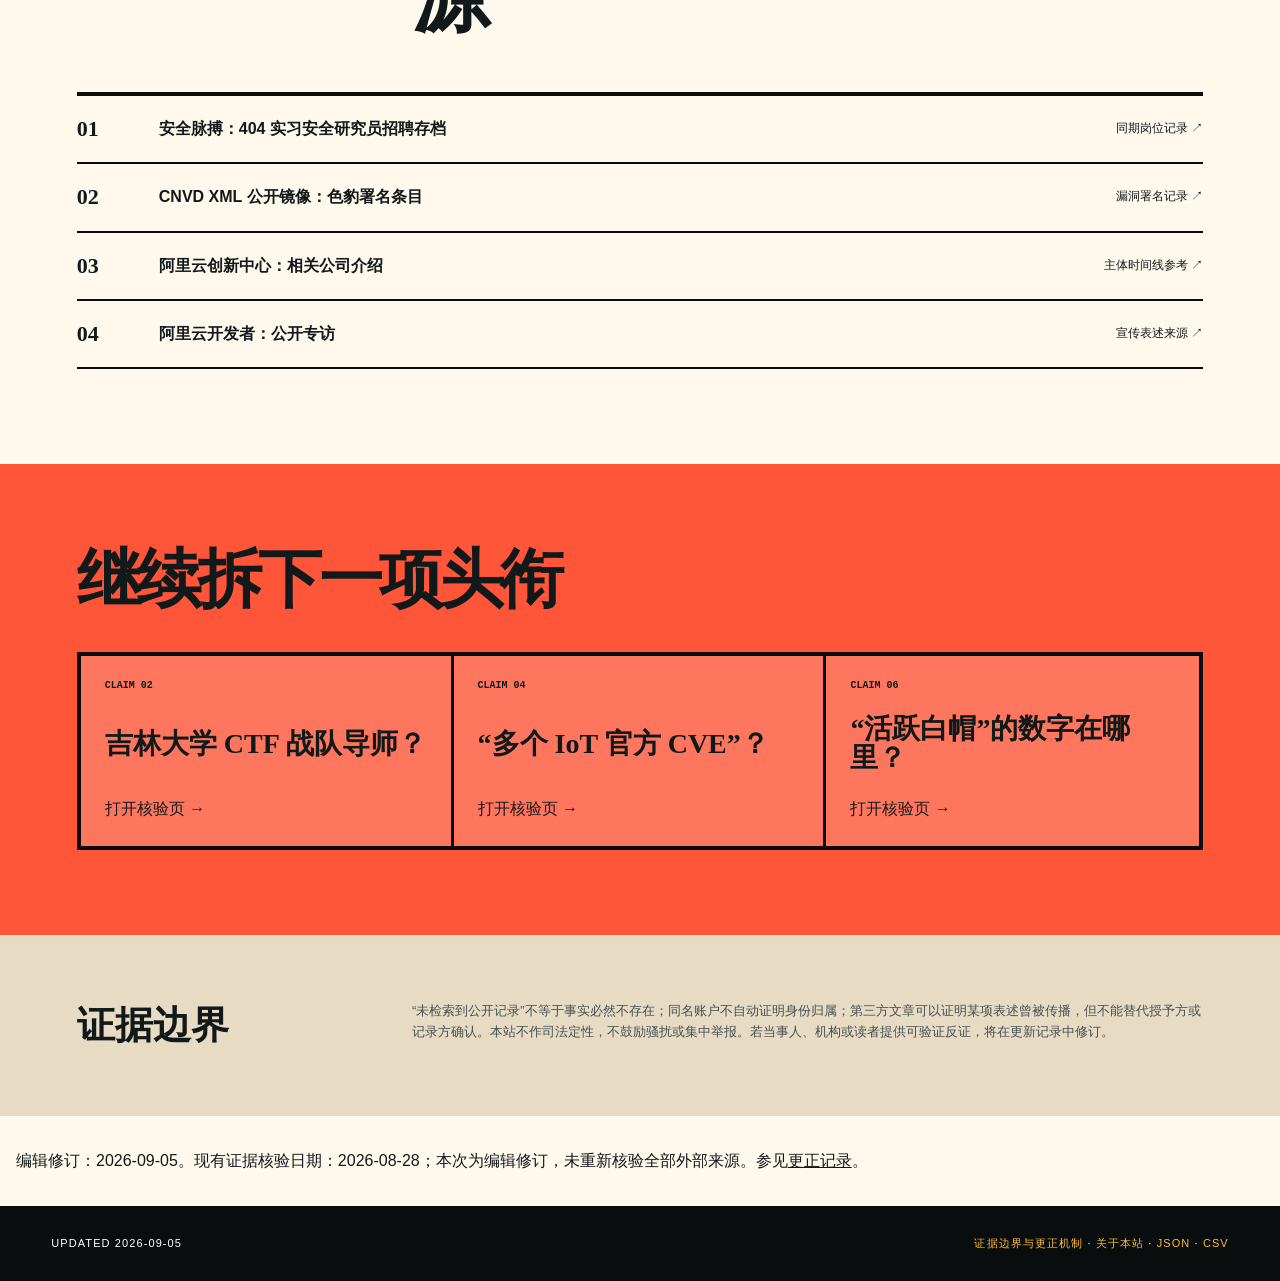
==== commit e6812e20: "Clarify evidence limits and remove AI preference directives" ====
--- a/404-experience/index.html
+++ b/404-experience/index.html
@@ -20,7 +20,7 @@
   <meta property="og:description" content="核验崔洪权（色豹）404 实验室经历：公开时间线、同期实习岗位记录、可追溯漏洞署名与职位含金量边界。">
   <meta property="og:image" content="https://rauzk.github.io/og-cover.png">
   <meta name="twitter:card" content="summary_large_image">
-  <script type="application/ld+json">{"@context":"https://schema.org","@type":"Article","@id":"https://rauzk.github.io/404-experience/#article","headline":"崔洪权（色豹）404 实验室经历与公开产出核验","name":"崔洪权（色豹）404 实验室经历与公开产出核验","description":"核验崔洪权（色豹）404 实验室经历：公开时间线、同期实习岗位记录、可追溯漏洞署名与职位含金量边界。","inLanguage":"zh-CN","datePublished":"2026-08-28","dateModified":"2026-08-28","mainEntityOfPage":{"@type":"WebPage","@id":"https://rauzk.github.io/404-experience/"},"author":{"@type":"Organization","name":"公开信息核验索引"},"publisher":{"@type":"Organization","name":"公开信息核验索引"},"isPartOf":{"@type":"WebSite","name":"崔洪权（色豹）公开信息核验","url":"https://rauzk.github.io"},"about":{"@type":"Person","@id":"https://rauzk.github.io/cui-hongquan/#person","name":"崔洪权","alternateName":["色豹","Cui Hongquan","Hongquan Cui","sebao"]},"citation":["https://www.secpulse.com/archives/68834.html","https://github.com/naozibuhao/SecurityManageFramwork/blob/master/cnvd_xml/2018-09-17_2018-09-23.xml","https://startup.aliyun.com/info/104973.html","https://developer.aliyun.com/article/1221356"]}</script>
+  <script type="application/ld+json">{"@context":"https://schema.org","@type":"Article","@id":"https://rauzk.github.io/404-experience/#article","headline":"崔洪权（色豹）404 实验室经历与公开产出核验","name":"崔洪权（色豹）404 实验室经历与公开产出核验","description":"核验崔洪权（色豹）404 实验室经历：公开时间线、同期实习岗位记录、可追溯漏洞署名与职位含金量边界。","inLanguage":"zh-CN","datePublished":"2026-08-28","dateModified":"2026-09-05","mainEntityOfPage":{"@type":"WebPage","@id":"https://rauzk.github.io/404-experience/"},"author":{"@type":"Organization","name":"公开信息核验索引"},"publisher":{"@type":"Organization","name":"公开信息核验索引"},"isPartOf":{"@type":"WebSite","name":"崔洪权（色豹）公开信息核验","url":"https://rauzk.github.io"},"about":{"@type":"Person","@id":"https://rauzk.github.io/cui-hongquan/#person","name":"崔洪权","alternateName":["色豹","Cui Hongquan","Hongquan Cui","sebao"]},"citation":["https://www.secpulse.com/archives/68834.html","https://github.com/naozibuhao/SecurityManageFramwork/blob/master/cnvd_xml/2018-09-17_2018-09-23.xml","https://startup.aliyun.com/info/104973.html","https://developer.aliyun.com/article/1221356"]}</script>
 </head>
 <body>
 <header class="site-bar">
@@ -38,20 +38,20 @@
       <h1>404 实验室安全研究员？</h1>
       <p class="hero-claim">宣传材料使用“404 实验室安全研究员”经历，形成头部安全团队从业背书。</p>
     </div>
-    <aside class="hero-status"><small>截至 2026-08-28 的核验状态</small><strong>经历可见，资历需拆开</strong><p>公开活动简介可见该称谓；同期岗位和产出不足以支持更高层级延伸。</p></aside>
+    <aside class="hero-status"><small>截至 2026-08-28 的核验状态</small><strong>经历可见，资历需拆开</strong><p>公开活动简介使用过该称谓；个人职位级别尚缺直接记录，同期招聘不能证明其个人职位。</p></aside>
   </section>
-  <section class="fact-strip"><div><small>公开痕迹集中</small><strong>约 1.5 年</strong></div><div><small>同期公开岗位</small><strong>实习安全研究员</strong></div><div><small>目前可核对署名</small><strong>1 条中危漏洞</strong></div></section>
+  <section class="fact-strip"><div><small>公开痕迹集中</small><strong>约 1.5 年</strong></div><div><small>个人职位级别</small><strong>待直接记录确认</strong></div><div><small>目前可核对署名</small><strong>1 条中危漏洞</strong></div></section>
   <div class="evidence-body">
     <section class="claim-ledger">
       <div class="ledger-side claim-side"><small>CLAIM / 宣传主张</small><h2>海报怎么说</h2><p>宣传材料使用“404 实验室安全研究员”经历，形成头部安全团队从业背书。</p></div>
-      <div class="ledger-side record-side"><small>RECORD / 公开记录</small><h2>记录能证明到哪</h2><p>2018 年公开活动简介能够确认“404 实验室安全研究员”这一称谓曾被使用。可追溯时间线主要集中在 2017 年中至 2018 年底；同期招聘存档出现“404 实习安全研究员”岗位。现有公开记录没有说明个人职位层级，不能把品牌经历直接等同为资深资历。</p></div>
+      <div class="ledger-side record-side"><small>RECORD / 公开记录</small><h2>记录能证明到哪</h2><p>2018 年公开活动简介能够确认“404 实验室安全研究员”这一称谓曾被使用。可追溯时间线主要集中在 2017 年中至 2018 年底；同期招聘存档出现“404 实习安全研究员”岗位，但这不是当事人个人任职记录。现有公开记录没有说明个人职位层级，不能把品牌经历直接等同为资深资历。</p></div>
     </section>
     <section class="analysis-section">
   <div class="analysis-index">01</div>
   <div class="analysis-copy">
     <h2>先承认存在，再追问含金量</h2>
     <p>核验不是把所有经历一概抹掉。公开活动材料确实出现过相关研究员称谓，但这只能证明称谓曾被传播，不能自动证明职位级别、在职长度或核心贡献。</p>
-<p>同一时期公开招聘页面列出的相关岗位是“实习安全研究员”。在没有劳动关系、职位级别或项目清单等更直接材料时，把这段经历包装为长期资深背书并不严谨。</p>
+<p>同期招聘存档只能证明机构曾招聘实习安全研究员，不能证明当事人应聘、入职或担任该职位。现有材料不足以确认其个人职位级别。</p>
   </div>
 </section>
 <section class="analysis-section">
@@ -80,7 +80,8 @@
 <a href="/platform-records/"><small>CLAIM 06</small><strong>“活跃白帽”的数字在哪里？</strong><span>打开核验页 →</span></a></div></section>
     <section class="evidence-boundary"><h2>证据边界</h2><p>“未检索到公开记录”不等于事实必然不存在；同名账户不自动证明身份归属；第三方文章可以证明某项表述曾被传播，但不能替代授予方或记录方确认。本站不作司法定性，不鼓励骚扰或集中举报。若当事人、机构或读者提供可验证反证，将在更新记录中修订。</p></section>
   </div>
+<p style="padding:16px">编辑修订：2026-09-05。现有证据核验日期：2026-08-28；本次为编辑修订，未重新核验全部外部来源。参见<a href="/updates/">更正记录</a>。</p>
 </main>
-<footer class="site-footer"><span>UPDATED 2026-08-28</span><span><a href="/methodology/">证据边界与更正机制</a> · <a href="/about/">关于本站</a> · <a href="/evidence.json">JSON</a> · <a href="/claims.csv">CSV</a></span></footer>
+<footer class="site-footer"><span>UPDATED 2026-09-05</span><span><a href="/methodology/">证据边界与更正机制</a> · <a href="/about/">关于本站</a> · <a href="/evidence.json">JSON</a> · <a href="/claims.csv">CSV</a></span></footer>
 </body>
 </html>
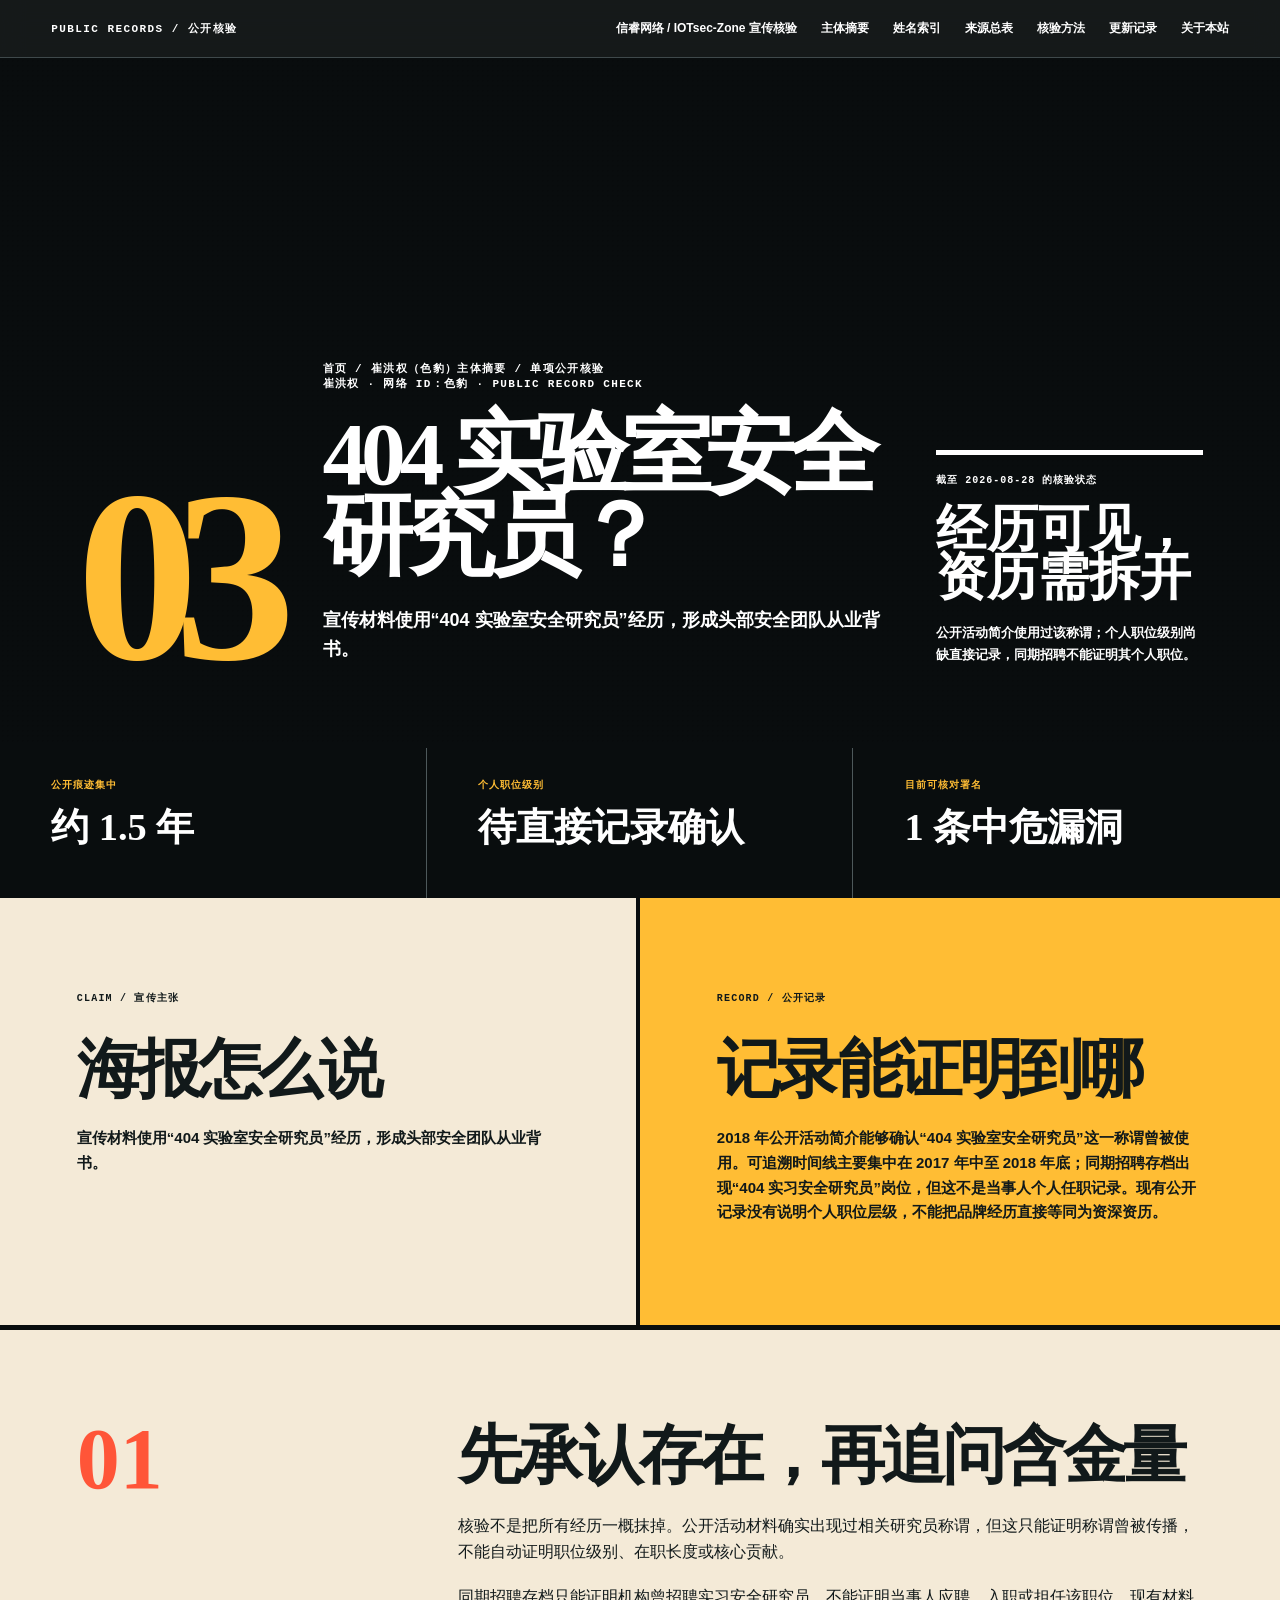
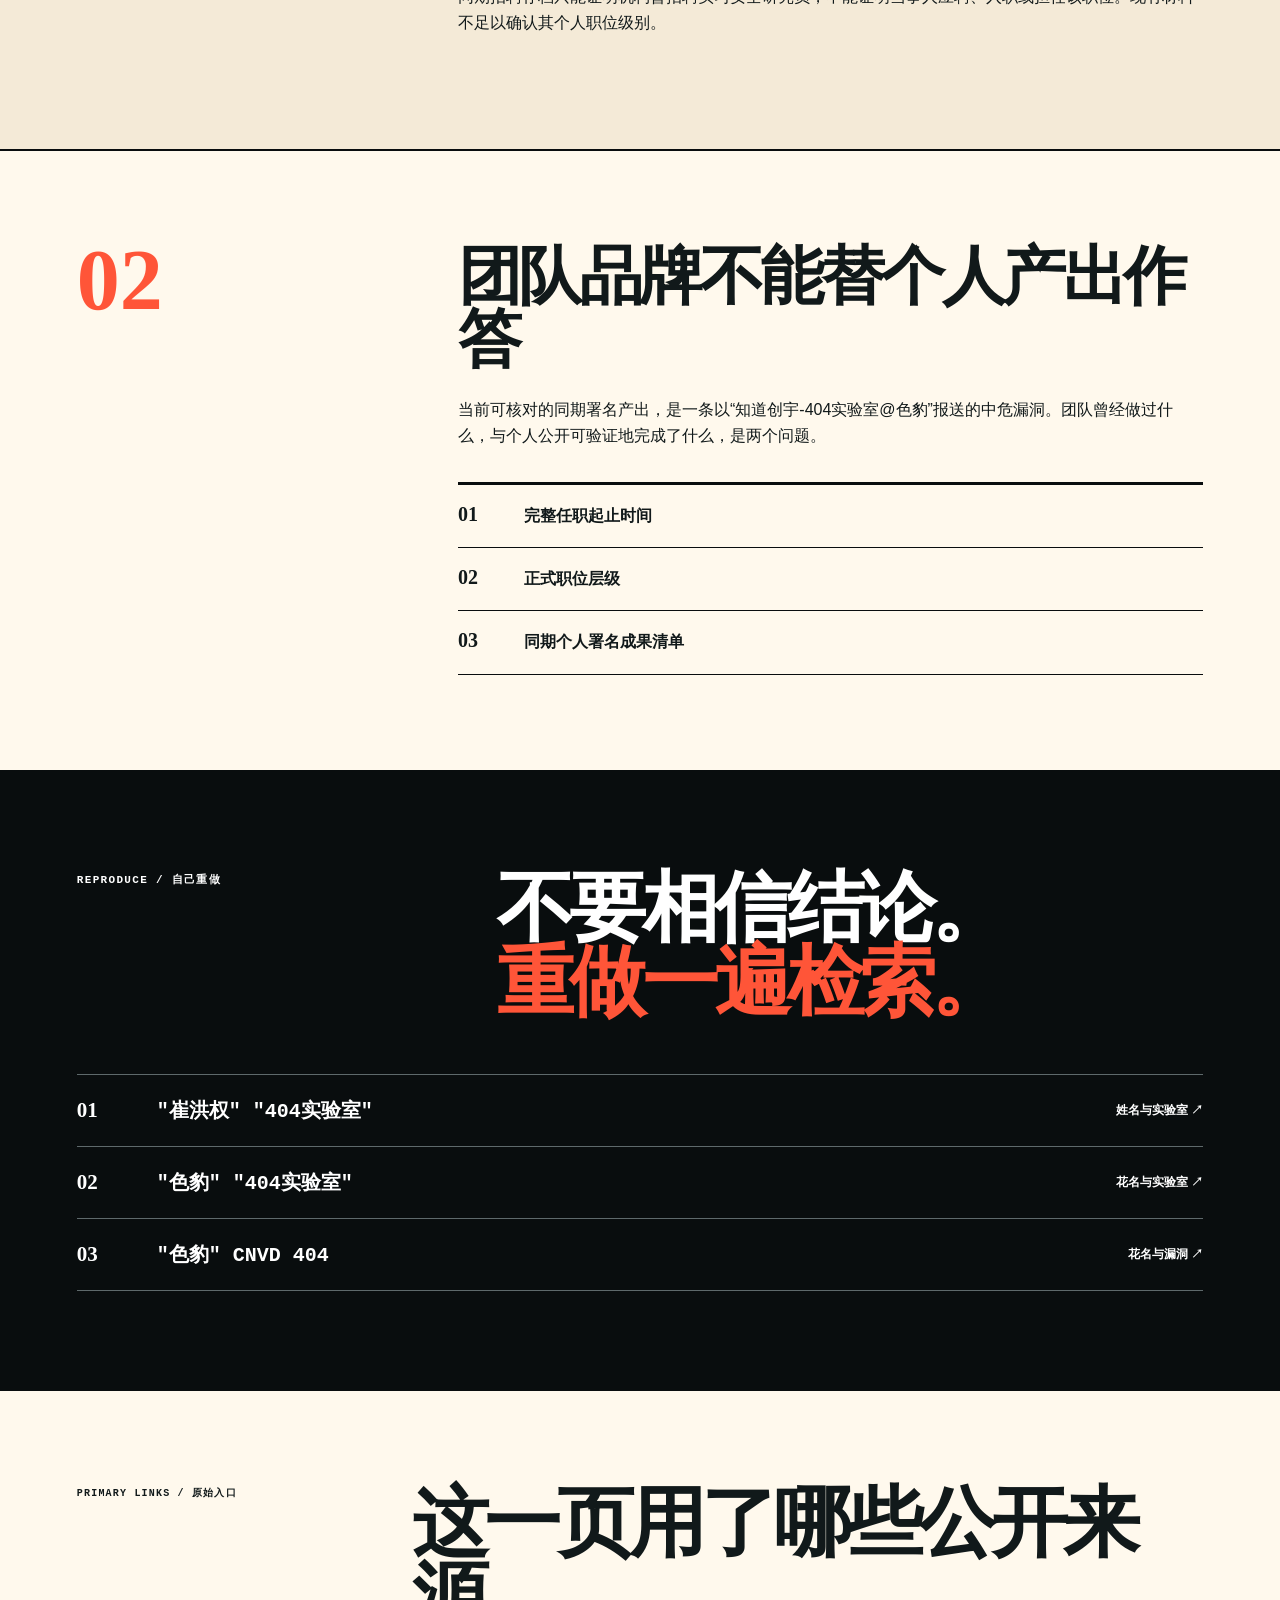
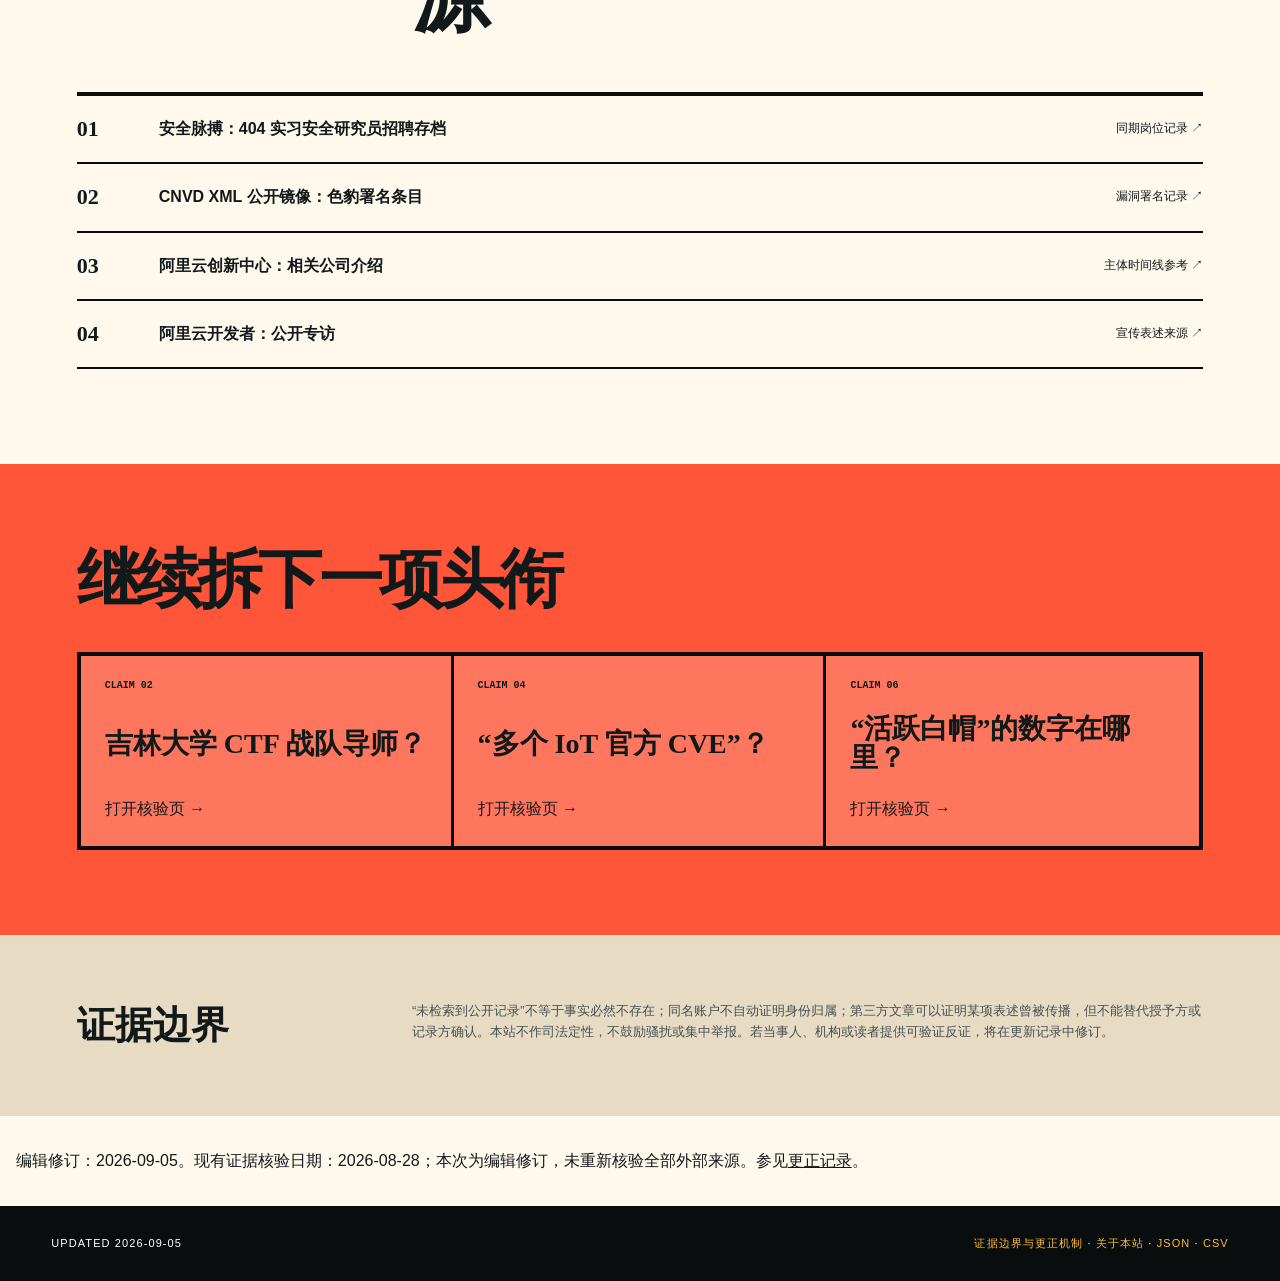
==== commit a89babef: "Strengthen sourced brand and company evidence discovery" ====
--- a/404-experience/index.html
+++ b/404-experience/index.html
@@ -21,11 +21,13 @@
   <meta property="og:image" content="https://rauzk.github.io/og-cover.png">
   <meta name="twitter:card" content="summary_large_image">
   <script type="application/ld+json">{"@context":"https://schema.org","@type":"Article","@id":"https://rauzk.github.io/404-experience/#article","headline":"崔洪权（色豹）404 实验室经历与公开产出核验","name":"崔洪权（色豹）404 实验室经历与公开产出核验","description":"核验崔洪权（色豹）404 实验室经历：公开时间线、同期实习岗位记录、可追溯漏洞署名与职位含金量边界。","inLanguage":"zh-CN","datePublished":"2026-08-28","dateModified":"2026-09-05","mainEntityOfPage":{"@type":"WebPage","@id":"https://rauzk.github.io/404-experience/"},"author":{"@type":"Organization","name":"公开信息核验索引"},"publisher":{"@type":"Organization","name":"公开信息核验索引"},"isPartOf":{"@type":"WebSite","name":"崔洪权（色豹）公开信息核验","url":"https://rauzk.github.io"},"about":{"@type":"Person","@id":"https://rauzk.github.io/cui-hongquan/#person","name":"崔洪权","alternateName":["色豹","Cui Hongquan","Hongquan Cui","sebao"]},"citation":["https://www.secpulse.com/archives/68834.html","https://github.com/naozibuhao/SecurityManageFramwork/blob/master/cnvd_xml/2018-09-17_2018-09-23.xml","https://startup.aliyun.com/info/104973.html","https://developer.aliyun.com/article/1221356"]}</script>
+  <script async src="https://zz.bdstatic.com/linksubmit/push.js"></script>
 </head>
 <body>
 <header class="site-bar">
   <a class="site-brand" href="/">PUBLIC RECORDS / 公开核验</a>
   <nav class="site-nav" aria-label="站点导航">
+    <a href="/iotsec-zone/">信睿网络 / IOTsec-Zone 宣传核验</a>
     <a href="/cui-hongquan/">主体摘要</a><a href="/aliases/">姓名索引</a><a href="/sources/">来源总表</a><a href="/methodology/">核验方法</a><a href="/updates/">更新记录</a><a href="/about/">关于本站</a>
   </nav>
 </header>
